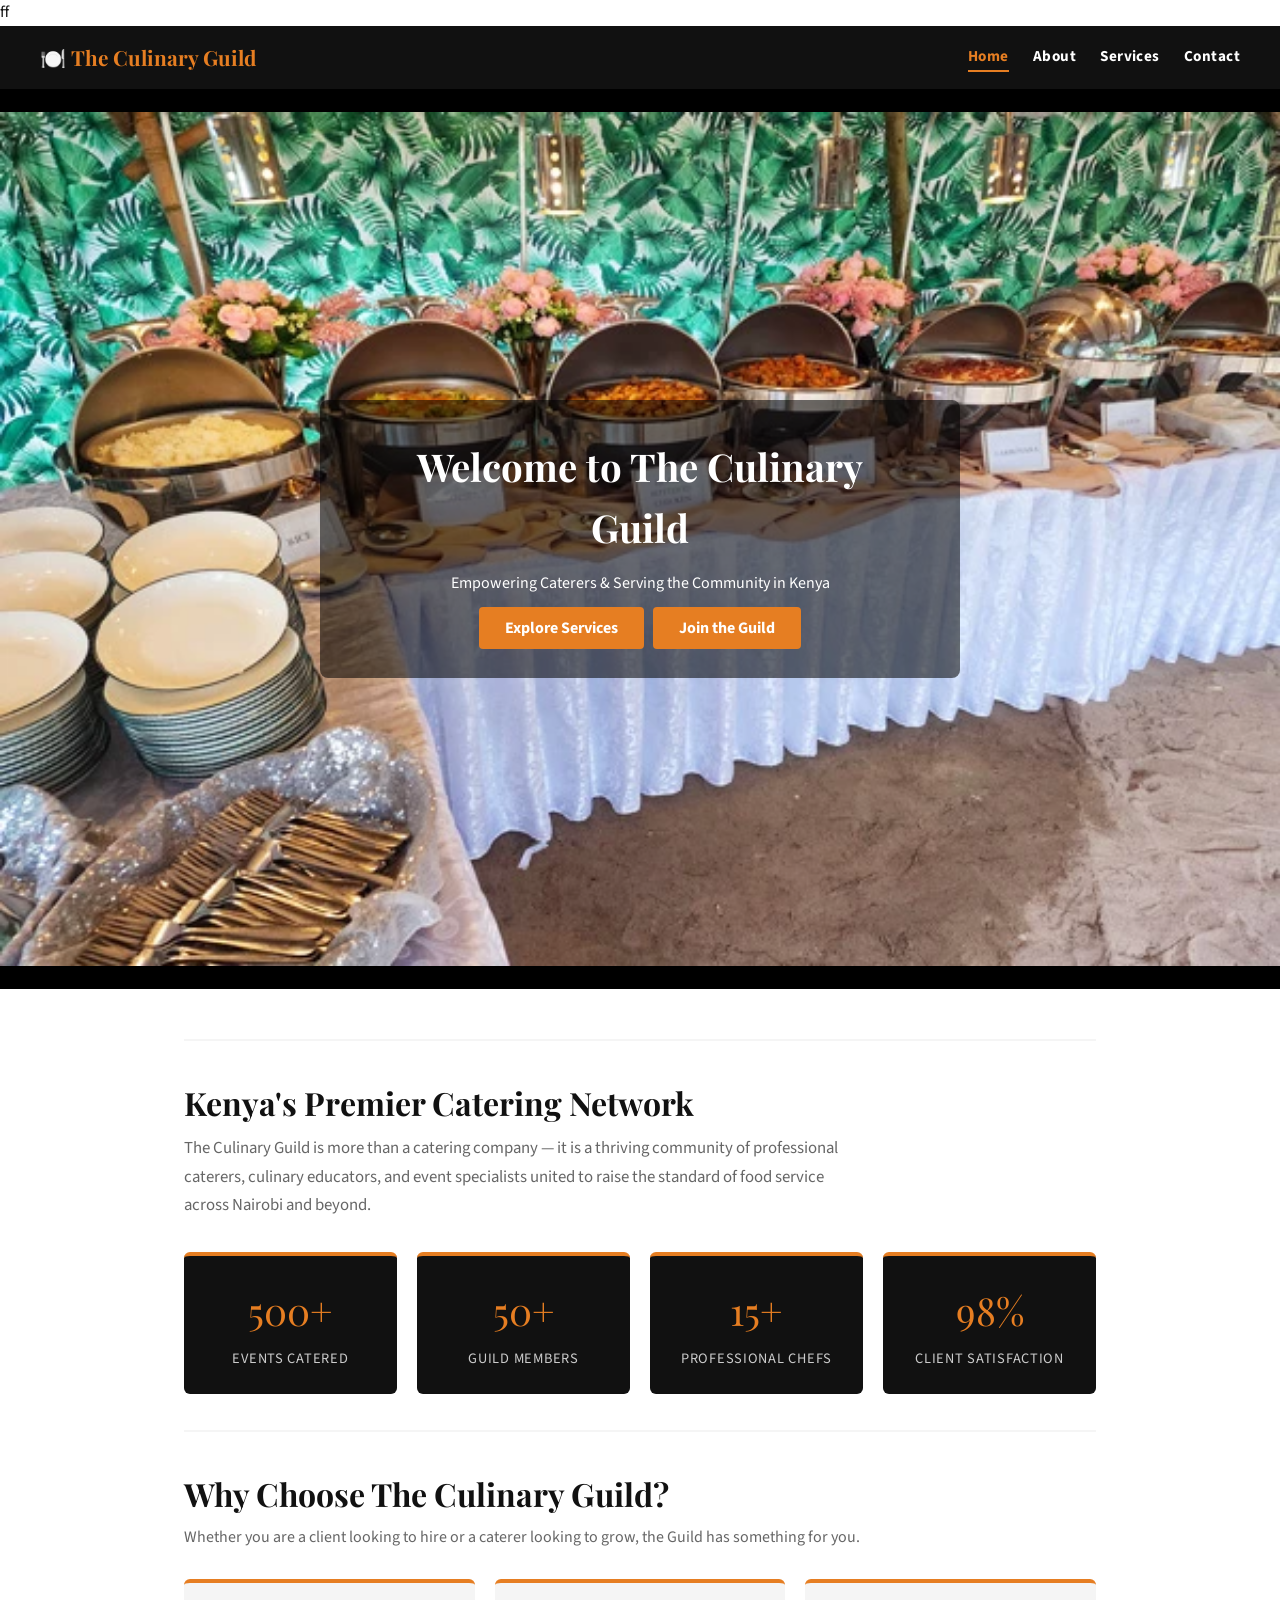
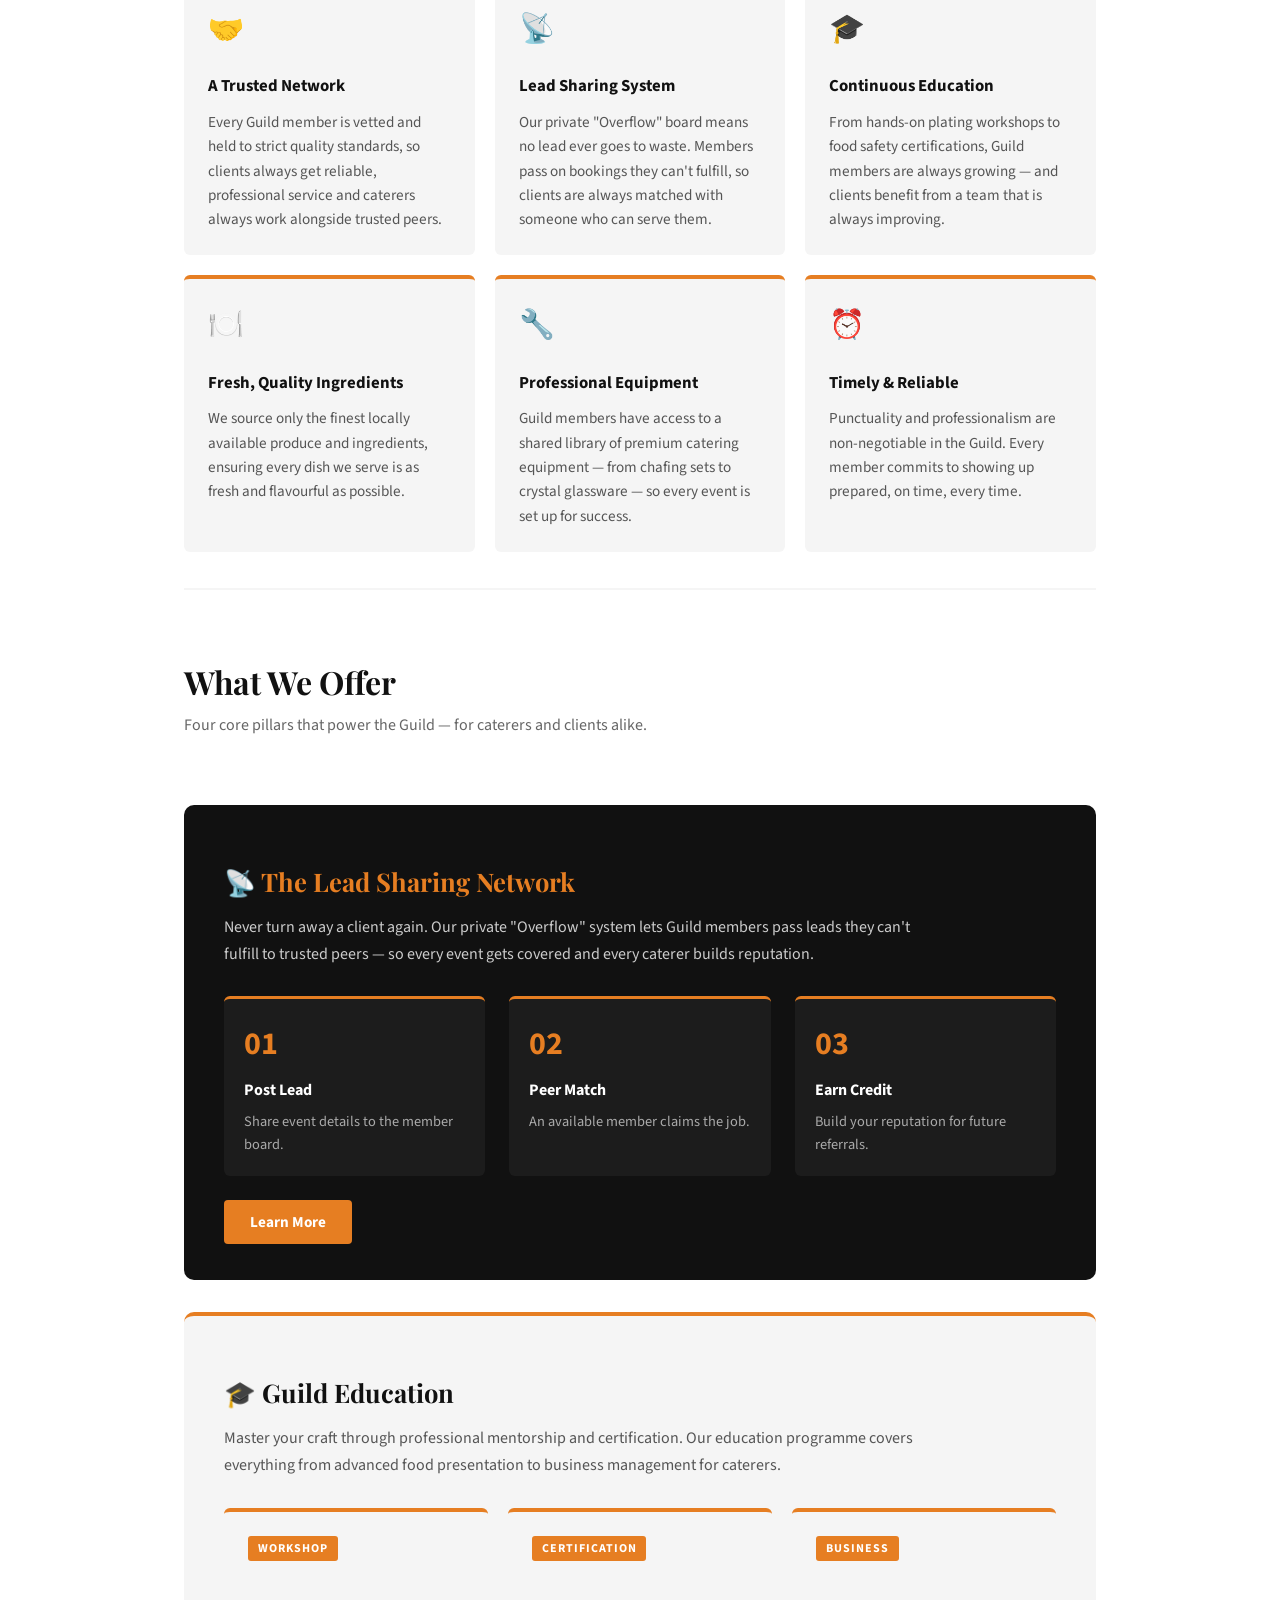
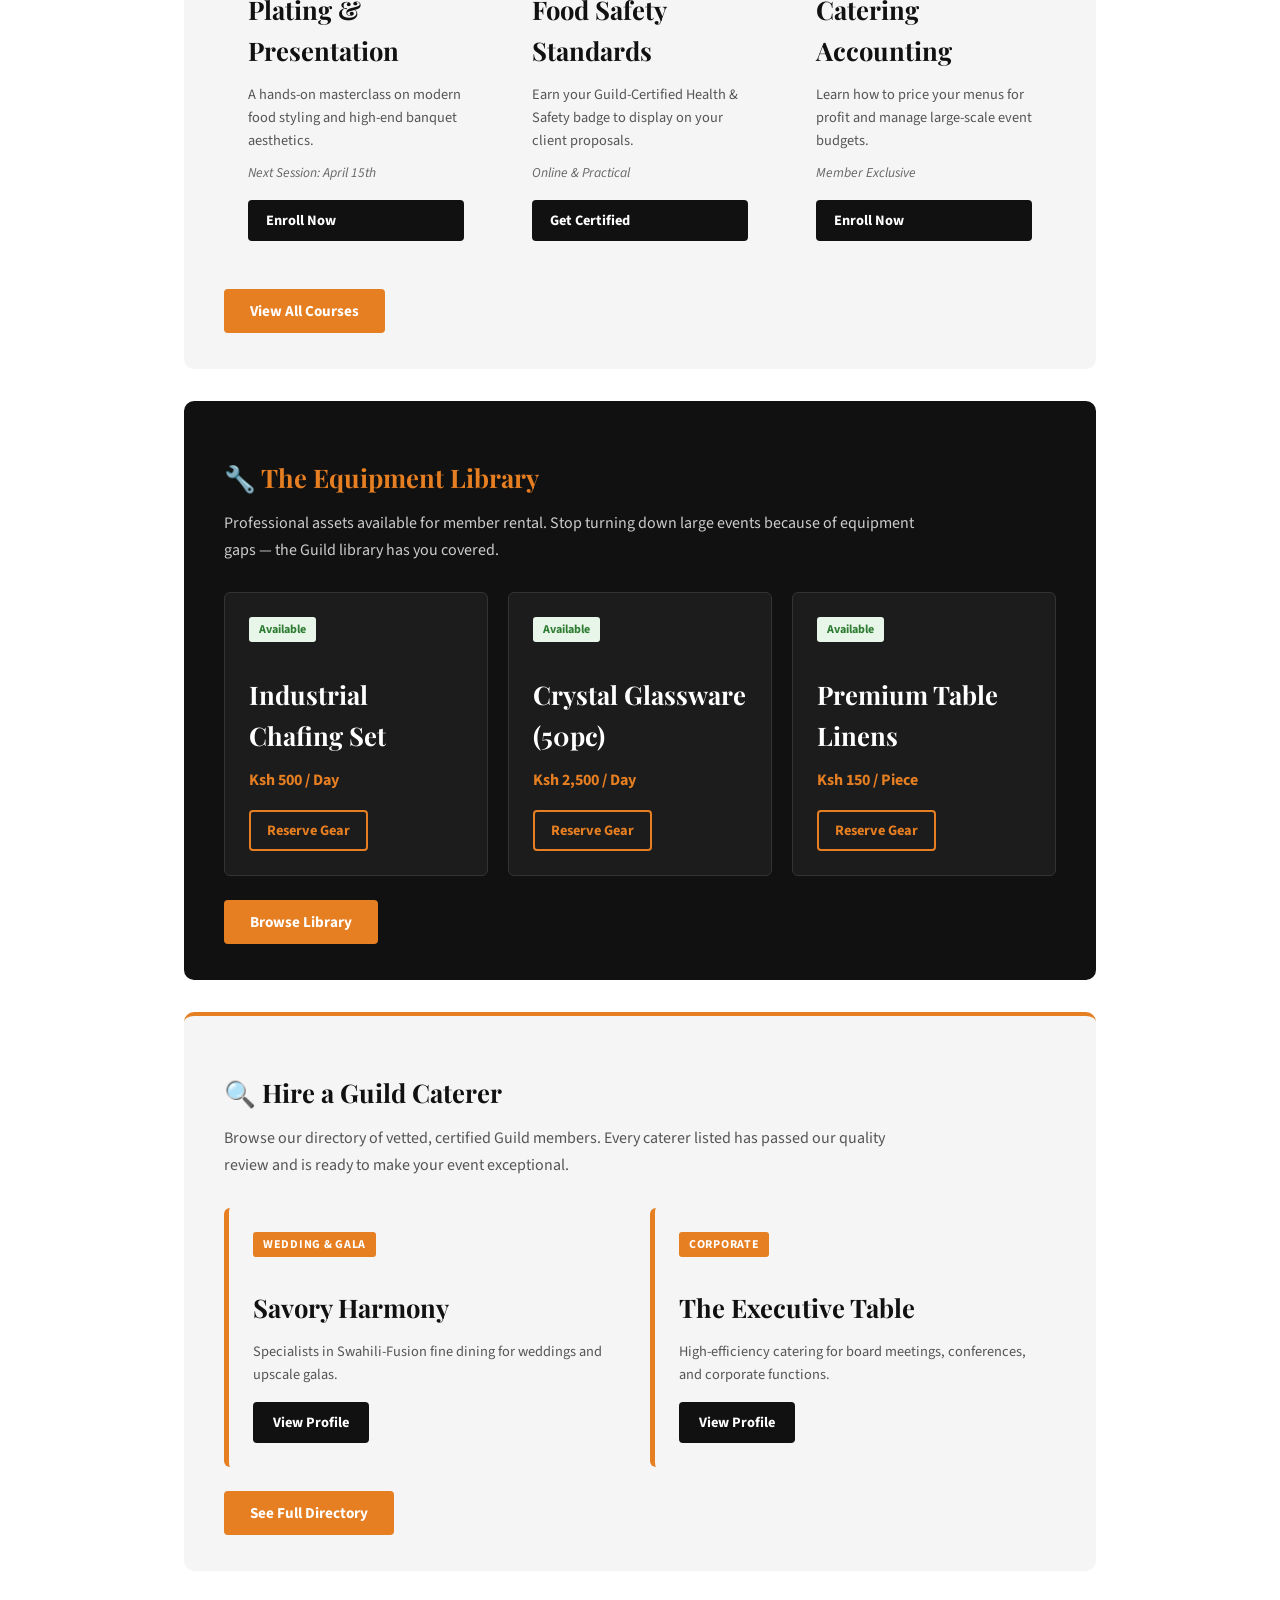
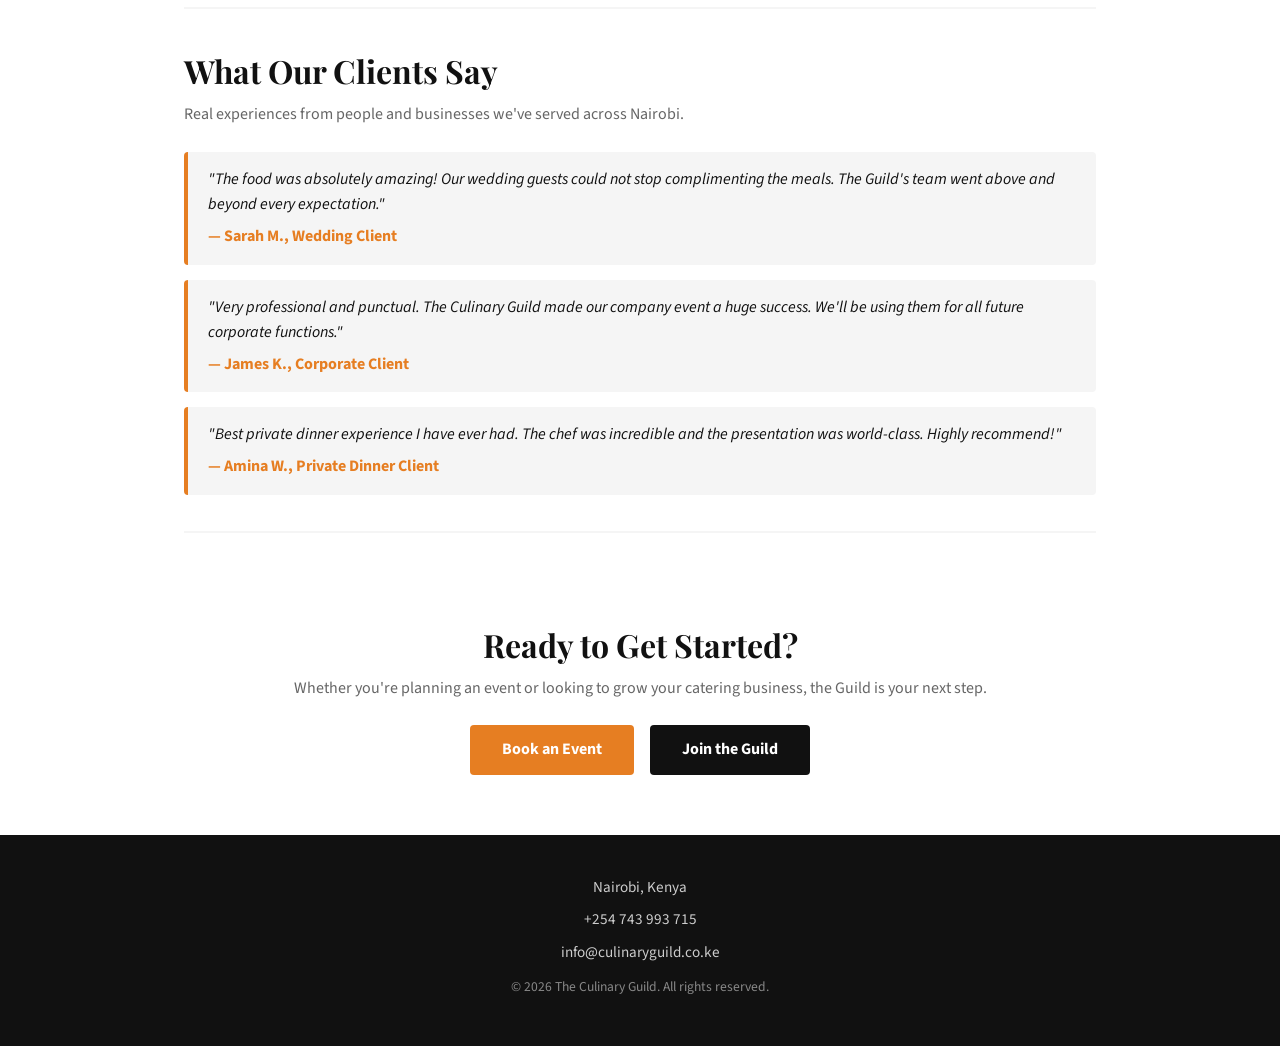
==== index.html @ f39a437c "Rename to lowercase index.html" ====
ff<!DOCTYPE html>
<html lang="en">
<head>
    <meta charset="UTF-8">
    <meta name="viewport" content="width=device-width, initial-scale=1.0">
    <title>The Culinary Guild</title>
    <link rel="stylesheet" href="style.css">
    <link href="https://fonts.googleapis.com/css2?family=Playfair+Display:wght@700&family=Source+Sans+Pro:wght@400;700&display=swap" rel="stylesheet">
</head>
<body>

    <!-- NAVBAR -->
    <nav class="navbar">
        <h2 class="logo">🍽️ The Culinary Guild</h2>
        <ul class="nav-links">
            <li><a href="Index.html" class="active">Home</a></li>
            <li><a href="about.html">About</a></li>
            <li><a href="services.html">Services</a></li>
            <li><a href="contact.html">Contact</a></li>
        </ul>
    </nav>

    <!-- HERO -->
    <header class="hero">
        <div class="slides">
            <div class="slide active">
                <img src="catering-service.webp" alt="Catering Service">
            </div>
            <div class="slide">
                <img src="1c682c1e2eb0b78a.jpeg" alt="Food Buffet">
            </div>
            <div class="slide">
                <img src="GES624-Catering-Professional-935x572.jpg" alt="Professional Catering">
            </div>
        </div>
        <div class="hero-text">
            <h1>Welcome to The Culinary Guild</h1>
            <p>Empowering Caterers &amp; Serving the Community in Kenya</p>
            <a href="services.html">Explore Services</a>
            &nbsp;
            <a href="contact.html">Join the Guild</a>
        </div>
    </header>

    <main>

        <hr>

        <!-- INTRO STATEMENT -->
        <section class="intro-section">
            <div class="section-header">
                <h2>Kenya's Premier Catering Network</h2>
                <p>The Culinary Guild is more than a catering company — it is a thriving community of professional caterers, culinary educators, and event specialists united to raise the standard of food service across Nairobi and beyond.</p>
            </div>
            <div class="stats-row">
                <div class="stat-box">
                    <span class="stat-num">500+</span>
                    <span class="stat-label">Events Catered</span>
                </div>
                <div class="stat-box">
                    <span class="stat-num">50+</span>
                    <span class="stat-label">Guild Members</span>
                </div>
                <div class="stat-box">
                    <span class="stat-num">15+</span>
                    <span class="stat-label">Professional Chefs</span>
                </div>
                <div class="stat-box">
                    <span class="stat-num">98%</span>
                    <span class="stat-label">Client Satisfaction</span>
                </div>
            </div>
        </section>

        <hr>

        <!-- WHY CHOOSE US — matching services page values -->
        <section class="why-section">
            <div class="section-header">
                <h2>Why Choose The Culinary Guild?</h2>
                <p>Whether you are a client looking to hire or a caterer looking to grow, the Guild has something for you.</p>
            </div>

            <div class="why-grid">
                <div class="why-card">
                    <span class="why-icon">🤝</span>
                    <h3>A Trusted Network</h3>
                    <p>Every Guild member is vetted and held to strict quality standards, so clients always get reliable, professional service and caterers always work alongside trusted peers.</p>
                </div>
                <div class="why-card">
                    <span class="why-icon">📡</span>
                    <h3>Lead Sharing System</h3>
                    <p>Our private "Overflow" board means no lead ever goes to waste. Members pass on bookings they can't fulfill, so clients are always matched with someone who can serve them.</p>
                </div>
                <div class="why-card">
                    <span class="why-icon">🎓</span>
                    <h3>Continuous Education</h3>
                    <p>From hands-on plating workshops to food safety certifications, Guild members are always growing — and clients benefit from a team that is always improving.</p>
                </div>
                <div class="why-card">
                    <span class="why-icon">🍽️</span>
                    <h3>Fresh, Quality Ingredients</h3>
                    <p>We source only the finest locally available produce and ingredients, ensuring every dish we serve is as fresh and flavourful as possible.</p>
                </div>
                <div class="why-card">
                    <span class="why-icon">🔧</span>
                    <h3>Professional Equipment</h3>
                    <p>Guild members have access to a shared library of premium catering equipment — from chafing sets to crystal glassware — so every event is set up for success.</p>
                </div>
                <div class="why-card">
                    <span class="why-icon">⏰</span>
                    <h3>Timely &amp; Reliable</h3>
                    <p>Punctuality and professionalism are non-negotiable in the Guild. Every member commits to showing up prepared, on time, every time.</p>
                </div>
            </div>
        </section>

        <hr>

        <!-- WHAT WE OFFER — matching services page exactly -->
        <section class="offer-section">
            <div class="section-header">
                <h2>What We Offer</h2>
                <p>Four core pillars that power the Guild — for caterers and clients alike.</p>
            </div>

            <!-- Lead Sharing -->
            <div class="offer-block dark">
                <div class="offer-text">
                    <h3>📡 The Lead Sharing Network</h3>
                    <p>Never turn away a client again. Our private "Overflow" system lets Guild members pass leads they can't fulfill to trusted peers — so every event gets covered and every caterer builds reputation.</p>
                    <div class="process-steps">
                        <div class="step">
                            <span class="step-num">01</span>
                            <h4>Post Lead</h4>
                            <p>Share event details to the member board.</p>
                        </div>
                        <div class="step">
                            <span class="step-num">02</span>
                            <h4>Peer Match</h4>
                            <p>An available member claims the job.</p>
                        </div>
                        <div class="step">
                            <span class="step-num">03</span>
                            <h4>Earn Credit</h4>
                            <p>Build your reputation for future referrals.</p>
                        </div>
                    </div>
                </div>
                <a href="services.html" class="offer-link">Learn More</a>
            </div>

            <!-- Guild Education -->
            <div class="offer-block light">
                <div class="offer-text">
                    <h3>🎓 Guild Education</h3>
                    <p>Master your craft through professional mentorship and certification. Our education programme covers everything from advanced food presentation to business management for caterers.</p>
                    <div class="education-grid home-edu-grid">
                        <div class="edu-card">
                            <div class="edu-content">
                                <span class="edu-category">Workshop</span>
                                <h3>Plating &amp; Presentation</h3>
                                <p>A hands-on masterclass on modern food styling and high-end banquet aesthetics.</p>
                                <span class="edu-date">Next Session: April 15th</span>
                            </div>
                            <a href="services.html" class="edu-link">Enroll Now</a>
                        </div>
                        <div class="edu-card">
                            <div class="edu-content">
                                <span class="edu-category">Certification</span>
                                <h3>Food Safety Standards</h3>
                                <p>Earn your Guild-Certified Health &amp; Safety badge to display on your client proposals.</p>
                                <span class="edu-date">Online &amp; Practical</span>
                            </div>
                            <a href="services.html" class="edu-link">Get Certified</a>
                        </div>
                        <div class="edu-card">
                            <div class="edu-content">
                                <span class="edu-category">Business</span>
                                <h3>Catering Accounting</h3>
                                <p>Learn how to price your menus for profit and manage large-scale event budgets.</p>
                                <span class="edu-date">Member Exclusive</span>
                            </div>
                            <a href="services.html" class="edu-link">Enroll Now</a>
                        </div>
                    </div>
                </div>
                <a href="services.html" class="offer-link">View All Courses</a>
            </div>

            <!-- Equipment Library -->
            <div class="offer-block dark">
                <div class="offer-text">
                    <h3>🔧 The Equipment Library</h3>
                    <p>Professional assets available for member rental. Stop turning down large events because of equipment gaps — the Guild library has you covered.</p>
                    <div class="inventory-grid">
                        <div class="item-card">
                            <span class="badge">Available</span>
                            <h3>Industrial Chafing Set</h3>
                            <span class="price">Ksh 500 / Day</span>
                            <a href="services.html" class="btn-outline">Reserve Gear</a>
                        </div>
                        <div class="item-card">
                            <span class="badge">Available</span>
                            <h3>Crystal Glassware (50pc)</h3>
                            <span class="price">Ksh 2,500 / Day</span>
                            <a href="services.html" class="btn-outline">Reserve Gear</a>
                        </div>
                        <div class="item-card">
                            <span class="badge">Available</span>
                            <h3>Premium Table Linens</h3>
                            <span class="price">Ksh 150 / Piece</span>
                            <a href="services.html" class="btn-outline">Reserve Gear</a>
                        </div>
                    </div>
                </div>
                <a href="services.html" class="offer-link">Browse Library</a>
            </div>

            <!-- Caterer Directory -->
            <div class="offer-block light">
                <div class="offer-text">
                    <h3>🔍 Hire a Guild Caterer</h3>
                    <p>Browse our directory of vetted, certified Guild members. Every caterer listed has passed our quality review and is ready to make your event exceptional.</p>
                    <div class="caterer-grid">
                        <article class="caterer-card">
                            <div class="card-info">
                                <span class="tag">Wedding &amp; Gala</span>
                                <h3>Savory Harmony</h3>
                                <p>Specialists in Swahili-Fusion fine dining for weddings and upscale galas.</p>
                                <a href="services.html" class="btn-solid">View Profile</a>
                            </div>
                        </article>
                        <article class="caterer-card">
                            <div class="card-info">
                                <span class="tag">Corporate</span>
                                <h3>The Executive Table</h3>
                                <p>High-efficiency catering for board meetings, conferences, and corporate functions.</p>
                                <a href="services.html" class="btn-solid">View Profile</a>
                            </div>
                        </article>
                    </div>
                </div>
                <a href="services.html" class="offer-link">See Full Directory</a>
            </div>
        </section>

        <hr>

        <!-- TESTIMONIALS -->
        <section>
            <div class="section-header">
                <h2>What Our Clients Say</h2>
                <p>Real experiences from people and businesses we've served across Nairobi.</p>
            </div>

            <blockquote>
                <p>"The food was absolutely amazing! Our wedding guests could not stop complimenting the meals. The Guild's team went above and beyond every expectation."</p>
                <footer>— Sarah M., Wedding Client</footer>
            </blockquote>

            <blockquote>
                <p>"Very professional and punctual. The Culinary Guild made our company event a huge success. We'll be using them for all future corporate functions."</p>
                <footer>— James K., Corporate Client</footer>
            </blockquote>

            <blockquote>
                <p>"Best private dinner experience I have ever had. The chef was incredible and the presentation was world-class. Highly recommend!"</p>
                <footer>— Amina W., Private Dinner Client</footer>
            </blockquote>
        </section>

        <hr>

        <!-- CALL TO ACTION -->
        <section class="cta-section">
            <div class="section-header">
                <h2>Ready to Get Started?</h2>
                <p>Whether you're planning an event or looking to grow your catering business, the Guild is your next step.</p>
            </div>
            <div class="cta-buttons">
                <a href="contact.html" class="cta-primary">Book an Event</a>
                <a href="services.html" class="cta-secondary">Join the Guild</a>
            </div>
        </section>

    </main>

    <!-- FOOTER -->
    <footer class="footer">
        <div class="footer-content">
            <p>Nairobi, Kenya</p>
            <p>+254 743 993 715</p>
            <p>info@culinaryguild.co.ke</p>
            <p>&copy; 2026 The Culinary Guild. All rights reserved.</p>
        </div>
    </footer>

    <script>
        const slides = document.querySelectorAll('.slide');
        let current = 0;

        function showSlide(index) {
            slides.forEach(slide => slide.classList.remove('active'));
            slides[index].classList.add('active');
        }

        function nextSlide() {
            current = (current + 1) % slides.length;
            showSlide(current);
        }

        setInterval(nextSlide, 3000);
    </script>

</body>
</html>
---- style.css ----
/* ── GLOBAL RESET ── */
* {
    margin: 0;
    padding: 0;
    box-sizing: border-box;
}

/* ── COLOURS ── */
:root {
    --white: #ffffff;
    --orange: #e67e22;
    --black: #111111;
    --light-gray: #f5f5f5;
    --dark-orange: #ca6f1e;
    --mid-gray: #666666;
}

/* ── BODY ── */
body {
    font-family: 'Source Sans Pro', Arial, sans-serif;
    background-color: var(--white);
    color: var(--black);
    line-height: 1.6;
}

/* ── NAVBAR ── */
.navbar {
    background-color: var(--black);
    padding: 15px 40px;
    display: flex;
    align-items: center;
    justify-content: space-between;
    position: sticky;
    top: 0;
    z-index: 100;
}

.logo {
    color: var(--orange);
    font-family: 'Playfair Display', Georgia, serif;
    font-size: 1.3rem;
}

.nav-links {
    list-style: none;
    display: flex;
    gap: 24px;
}

.nav-links li a {
    color: var(--white);
    text-decoration: none;
    font-size: 0.95rem;
    font-weight: 700;
    letter-spacing: 0.03em;
    padding-bottom: 3px;
    transition: color 0.2s;
}

.nav-links li a:hover {
    color: var(--orange);
}

.nav-links li a.active {
    color: var(--orange);
    border-bottom: 2px solid var(--orange);
}

/* ── HERO ── */
.hero {
    position: relative;
    width: 100%;
    height: 100vh;
    overflow: hidden;
    background-color: #000;
}

.slides {
    width: 100%;
    height: 100%;
}

.slide {
    display: none;
    width: 100%;
    height: 100%;
    opacity: 0;
    transition: opacity 0.8s ease-in-out;
}

.slide.active {
    display: block;
    opacity: 1;
}

.slide img {
    width: 100%;
    height: 100vh;
    object-fit: contain;
}

.hero-text {
    position: absolute;
    top: 50%;
    left: 50%;
    transform: translate(-50%, -50%);
    text-align: center;
    color: var(--white);
    background-color: rgba(0, 0, 0, 0.55);
    padding: 36px 48px;
    border-radius: 8px;
}

.hero-text h1 {
    font-family: 'Playfair Display', Georgia, serif;
    font-size: 2.4rem;
    color: var(--white);
    margin-bottom: 12px;
}

.hero-text p {
    font-size: 1rem;
    color: var(--white);
    margin-bottom: 20px;
}

.hero-text a {
    background-color: var(--orange);
    color: var(--white);
    padding: 10px 26px;
    text-decoration: none;
    border-radius: 4px;
    font-weight: 700;
    transition: background-color 0.2s;
}

.hero-text a:hover {
    background-color: var(--dark-orange);
}

/* ── MAIN ── */
main {
    max-width: 960px;
    margin: 50px auto;
    padding: 0 24px;
}

/* ── SECTION HEADER ── */
.section-header {
    margin-bottom: 24px;
}

.section-header h1,
.section-header h2 {
    font-family: 'Playfair Display', Georgia, serif;
    font-size: 2rem;
    color: var(--black);
    margin-bottom: 6px;
}

.section-header p {
    font-size: 1rem;
    color: var(--mid-gray);
}

main h2 {
    font-family: 'Playfair Display', Georgia, serif;
    font-size: 1.7rem;
    color: var(--orange);
    margin: 30px 0 10px;
}

main h3 {
    font-size: 1.1rem;
    color: var(--black);
    margin: 20px 0 6px;
}

main p {
    font-size: 1rem;
    color: var(--black);
    margin-bottom: 10px;
}

main ul {
    padding-left: 20px;
    margin-bottom: 10px;
}

main ul li {
    margin-bottom: 8px;
    font-size: 1rem;
}

/* ── LINKS / BUTTONS ── */
main > a,
main .section-header + a {
    display: inline-block;
    background-color: var(--orange);
    color: var(--white);
    padding: 10px 26px;
    text-decoration: none;
    border-radius: 4px;
    font-weight: 700;
    margin-top: 10px;
    transition: background-color 0.2s;
}

main > a:hover,
main .section-header + a:hover {
    background-color: var(--dark-orange);
}

/* ── CARDS ── */
.cards {
    display: grid;
    grid-template-columns: repeat(2, 1fr);
    gap: 20px;
    margin-top: 20px;
}

.card {
    background-color: var(--light-gray);
    border-top: 4px solid var(--orange);
    border-radius: 6px;
    padding: 24px;
}

.card h3 {
    font-size: 1.1rem;
    margin-bottom: 10px;
    color: var(--black);
}

.card p {
    font-size: 0.95rem;
    color: #444;
    margin-bottom: 16px;
}

.card a {
    background-color: var(--orange);
    color: var(--white);
    padding: 8px 18px;
    border-radius: 4px;
    text-decoration: none;
    font-size: 0.9rem;
    font-weight: 700;
    display: inline-block;
    transition: background-color 0.2s;
}

.card a:hover {
    background-color: var(--dark-orange);
}

/* ── BLOCKQUOTE ── */
blockquote {
    background-color: var(--light-gray);
    border-left: 4px solid var(--orange);
    padding: 15px 20px;
    margin: 15px 0;
    border-radius: 4px;
}

blockquote p {
    font-style: italic;
    margin-bottom: 6px;
}

blockquote footer {
    font-weight: bold;
    color: var(--orange);
    background: none;
    padding: 0;
}

/* ── HR ── */
hr {
    border: none;
    border-top: 2px solid var(--light-gray);
    margin: 36px 0;
}

/* ── FOOTER ── */
.footer {
    background-color: var(--black);
    color: var(--white);
    text-align: center;
    padding: 40px 24px;
}

.footer-content p {
    margin-bottom: 8px;
    font-size: 0.95rem;
    color: #cccccc;
}

.footer-content p:last-child {
    margin-top: 12px;
    font-size: 0.85rem;
    color: #888888;
}

/* ══════════════════════════════════════════
   SERVICES PAGE COMPONENTS
══════════════════════════════════════════ */

.services-page {
    max-width: 960px;
    margin: 50px auto;
    padding: 0 24px;
}

/* Section header inside services page */
.services-page .section-header h2 {
    font-family: 'Playfair Display', Georgia, serif;
    font-size: 1.8rem;
    color: var(--black);
    margin-bottom: 6px;
}

/* ── PAGE HEADER ── */
.services-page > header.section-header {
    text-align: center;
    margin-bottom: 48px;
}

.services-page > header.section-header h1 {
    font-size: 2.4rem;
}

/* ── LEAD SHARING ── */
.lead-sharing-container {
    background-color: var(--black);
    border-radius: 10px;
    padding: 40px;
    margin-bottom: 48px;
}

.lead-sharing-container .content-box h2 {
    font-family: 'Playfair Display', Georgia, serif;
    font-size: 1.8rem;
    color: var(--orange);
    margin-bottom: 12px;
}

.lead-sharing-container .content-box p {
    color: #cccccc;
    margin-bottom: 28px;
    font-size: 1rem;
}

.process-steps {
    display: grid;
    grid-template-columns: repeat(3, 1fr);
    gap: 24px;
}

.step {
    background-color: #1c1c1c;
    border-top: 3px solid var(--orange);
    border-radius: 6px;
    padding: 20px;
}

.step-num {
    display: block;
    font-size: 2rem;
    font-weight: 700;
    color: var(--orange);
    margin-bottom: 8px;
}

.step h4 {
    font-size: 1rem;
    color: var(--white);
    margin-bottom: 6px;
}

.step p {
    font-size: 0.9rem;
    color: #aaaaaa;
    margin: 0;
}

/* ── EDUCATION ── */
.education-section {
    margin-bottom: 48px;
}

.education-grid {
    display: grid;
    grid-template-columns: repeat(3, 1fr);
    gap: 20px;
    margin-top: 24px;
}

.edu-card {
    background-color: var(--light-gray);
    border-top: 4px solid var(--orange);
    border-radius: 6px;
    padding: 24px;
    display: flex;
    flex-direction: column;
    justify-content: space-between;
    gap: 16px;
}

.edu-category {
    display: inline-block;
    background-color: var(--orange);
    color: var(--white);
    font-size: 0.75rem;
    font-weight: 700;
    letter-spacing: 0.08em;
    text-transform: uppercase;
    padding: 3px 10px;
    border-radius: 3px;
    margin-bottom: 8px;
}

.edu-content h3 {
    font-size: 1.1rem;
    color: var(--black);
    margin-bottom: 8px;
}

.edu-content p {
    font-size: 0.9rem;
    color: #555;
    margin-bottom: 10px;
}

.edu-date {
    display: block;
    font-size: 0.85rem;
    color: var(--mid-gray);
    font-style: italic;
}

.edu-link {
    display: inline-block;
    background-color: var(--black);
    color: var(--white);
    padding: 9px 18px;
    border-radius: 4px;
    text-decoration: none;
    font-size: 0.9rem;
    font-weight: 700;
    transition: background-color 0.2s;
}

.edu-link:hover {
    background-color: var(--orange);
}

/* ── EQUIPMENT LIBRARY ── */
.library-section {
    margin-bottom: 48px;
}

.inventory-grid {
    display: grid;
    grid-template-columns: repeat(3, 1fr);
    gap: 20px;
    margin-top: 24px;
}

.item-card {
    background-color: var(--white);
    border: 1px solid #e0e0e0;
    border-radius: 6px;
    padding: 24px;
    position: relative;
}

.badge {
    display: inline-block;
    background-color: #e8f5e9;
    color: #2e7d32;
    font-size: 0.75rem;
    font-weight: 700;
    padding: 3px 10px;
    border-radius: 3px;
    margin-bottom: 12px;
}

.item-card h3 {
    font-size: 1rem;
    color: var(--black);
    margin-bottom: 8px;
}

.price {
    display: block;
    font-size: 1rem;
    font-weight: 700;
    color: var(--orange);
    margin-bottom: 16px;
}

.btn-outline {
    display: inline-block;
    border: 2px solid var(--orange);
    color: var(--orange);
    padding: 7px 16px;
    border-radius: 4px;
    text-decoration: none;
    font-size: 0.9rem;
    font-weight: 700;
    transition: background-color 0.2s, color 0.2s;
}

.btn-outline:hover {
    background-color: var(--orange);
    color: var(--white);
}

/* ── CATERER DIRECTORY ── */
.directory-section {
    margin-bottom: 48px;
}

.caterer-grid {
    display: grid;
    grid-template-columns: repeat(2, 1fr);
    gap: 20px;
    margin-top: 24px;
}

.caterer-card {
    background-color: var(--light-gray);
    border-left: 5px solid var(--orange);
    border-radius: 6px;
    padding: 24px;
}

.tag {
    display: inline-block;
    background-color: var(--orange);
    color: var(--white);
    font-size: 0.75rem;
    font-weight: 700;
    letter-spacing: 0.06em;
    text-transform: uppercase;
    padding: 3px 10px;
    border-radius: 3px;
    margin-bottom: 10px;
}

.card-info h3 {
    font-size: 1.15rem;
    color: var(--black);
    margin-bottom: 6px;
}

.card-info p {
    font-size: 0.9rem;
    color: #555;
    margin-bottom: 16px;
}

.btn-solid {
    display: inline-block;
    background-color: var(--black);
    color: var(--white);
    padding: 9px 20px;
    border-radius: 4px;
    text-decoration: none;
    font-size: 0.9rem;
    font-weight: 700;
    transition: background-color 0.2s;
}

.btn-solid:hover {
    background-color: var(--orange);
}

/* ══════════════════════════════════════════
   RESPONSIVE
══════════════════════════════════════════ */

@media (max-width: 600px) {
    .navbar {
        flex-direction: column;
        gap: 12px;
        text-align: center;
        padding: 16px 20px;
    }

    .nav-links {
        flex-direction: column;
        gap: 10px;
        align-items: center;
    }

    .hero {
        height: 100vh;
    }

    .slide img {
        height: 100vh;
    }

    .hero-text {
        padding: 20px 24px;
        width: 90%;
    }

    .hero-text h1 {
        font-size: 1.4rem;
    }

    .cards,
    .process-steps,
    .education-grid,
    .inventory-grid,
    .caterer-grid {
        grid-template-columns: 1fr;
    }

    .section-header h1,
    .section-header h2 {
        font-size: 1.5rem;
    }
}

/* ══════════════════════════════════════════
   HOME PAGE COMPONENTS
══════════════════════════════════════════ */

/* ── INTRO / STATS ── */
.intro-section {
    margin-bottom: 10px;
}

.intro-section .section-header p {
    max-width: 680px;
    font-size: 1.05rem;
    line-height: 1.7;
}

.stats-row {
    display: grid;
    grid-template-columns: repeat(4, 1fr);
    gap: 20px;
    margin-top: 32px;
}

.stat-box {
    background-color: var(--black);
    border-top: 4px solid var(--orange);
    border-radius: 6px;
    padding: 24px 16px;
    text-align: center;
}

.stat-num {
    display: block;
    font-family: 'Playfair Display', Georgia, serif;
    font-size: 2.4rem;
    color: var(--orange);
    margin-bottom: 6px;
}

.stat-label {
    display: block;
    font-size: 0.9rem;
    color: #cccccc;
    text-transform: uppercase;
    letter-spacing: 0.05em;
}

/* ── WHY SECTION ── */
.why-section {
    margin-bottom: 10px;
}

.why-grid {
    display: grid;
    grid-template-columns: repeat(3, 1fr);
    gap: 20px;
    margin-top: 28px;
}

.why-card {
    background-color: var(--light-gray);
    border-top: 4px solid var(--orange);
    border-radius: 6px;
    padding: 24px;
}

.why-icon {
    font-size: 1.8rem;
    display: block;
    margin-bottom: 12px;
}

.why-card h3 {
    font-size: 1.05rem;
    font-weight: 700;
    color: var(--black);
    margin-bottom: 10px;
}

.why-card p {
    font-size: 0.95rem;
    color: #555;
    line-height: 1.6;
    margin: 0;
}

/* ── OFFER BLOCKS ── */
.offer-section {
    display: flex;
    flex-direction: column;
    gap: 32px;
}

.offer-block {
    border-radius: 10px;
    padding: 36px 40px;
}

.offer-block.dark {
    background-color: var(--black);
}

.offer-block.dark .offer-text h3 {
    color: var(--orange);
}

.offer-block.dark .offer-text > p {
    color: #cccccc;
}

.offer-block.light {
    background-color: var(--light-gray);
    border-top: 4px solid var(--orange);
}

.offer-block.light .offer-text h3 {
    color: var(--black);
}

.offer-block.light .offer-text > p {
    color: #555;
}

.offer-text h3 {
    font-family: 'Playfair Display', Georgia, serif;
    font-size: 1.6rem;
    margin-bottom: 12px;
}

.offer-text > p {
    font-size: 1rem;
    margin-bottom: 28px;
    max-width: 700px;
    line-height: 1.7;
}

.offer-link {
    display: inline-block;
    margin-top: 24px;
    background-color: var(--orange);
    color: var(--white);
    padding: 10px 26px;
    border-radius: 4px;
    text-decoration: none;
    font-weight: 700;
    font-size: 0.95rem;
    transition: background-color 0.2s;
}

.offer-link:hover {
    background-color: var(--dark-orange);
}

/* Dark block overrides for nested light cards */
.offer-block.dark .item-card {
    background-color: #1c1c1c;
    border-color: #333;
}

.offer-block.dark .item-card h3 {
    color: var(--white);
}

/* Home page education grid — 3 columns inside offer block */
.home-edu-grid {
    grid-template-columns: repeat(3, 1fr);
}

/* ── CTA SECTION ── */
.cta-section {
    text-align: center;
    padding: 20px 0 10px;
}

.cta-buttons {
    display: flex;
    gap: 16px;
    justify-content: center;
    margin-top: 20px;
    flex-wrap: wrap;
}

.cta-primary {
    display: inline-block;
    background-color: var(--orange);
    color: var(--white);
    padding: 12px 32px;
    border-radius: 4px;
    text-decoration: none;
    font-weight: 700;
    font-size: 1rem;
    transition: background-color 0.2s;
}

.cta-primary:hover {
    background-color: var(--dark-orange);
}

.cta-secondary {
    display: inline-block;
    background-color: var(--black);
    color: var(--white);
    padding: 12px 32px;
    border-radius: 4px;
    text-decoration: none;
    font-weight: 700;
    font-size: 1rem;
    transition: background-color 0.2s;
}

.cta-secondary:hover {
    background-color: #333;
}

/* ── RESPONSIVE HOME ── */
@media (max-width: 768px) {
    .stats-row {
        grid-template-columns: repeat(2, 1fr);
    }

    .why-grid {
        grid-template-columns: repeat(2, 1fr);
    }

    .home-edu-grid {
        grid-template-columns: 1fr;
    }

    .offer-block {
        padding: 24px 20px;
    }
}

@media (max-width: 600px) {
    .stats-row,
    .why-grid {
        grid-template-columns: 1fr;
    }
}

/* ══════════════════════════════════════════
   CONTACT PAGE COMPONENTS
══════════════════════════════════════════ */

.contact-page {
    max-width: 960px;
    margin: 50px auto;
    padding: 0 24px;
}

.contact-hero {
    background-color: var(--black);
    color: var(--white);
    border-radius: 10px;
    padding: 40px;
    margin-bottom: 32px;
}

.contact-hero h1 {
    font-family: 'Playfair Display', Georgia, serif;
    color: var(--orange);
    font-size: 2.4rem;
    margin-bottom: 14px;
}

.contact-hero p {
    color: #dddddd;
    max-width: 760px;
    margin: 0;
    font-size: 1rem;
}

.contact-summary {
    display: grid;
    grid-template-columns: repeat(2, 1fr);
    gap: 24px;
}

.contact-card {
    background-color: var(--white);
    border: 1px solid #e6e6e6;
    border-top: 4px solid var(--orange);
    border-radius: 8px;
    padding: 28px;
}

.contact-card h2 {
    margin-top: 0;
    margin-bottom: 12px;
    color: var(--orange);
}

.contact-card p {
    margin-bottom: 10px;
    color: var(--black);
}

.contact-details p:last-child {
    margin-bottom: 0;
}

@media (max-width: 600px) {
    .contact-hero {
        padding: 28px 22px;
    }

    .contact-hero h1 {
        font-size: 1.8rem;
    }

    .contact-summary {
        grid-template-columns: 1fr;
    }
}
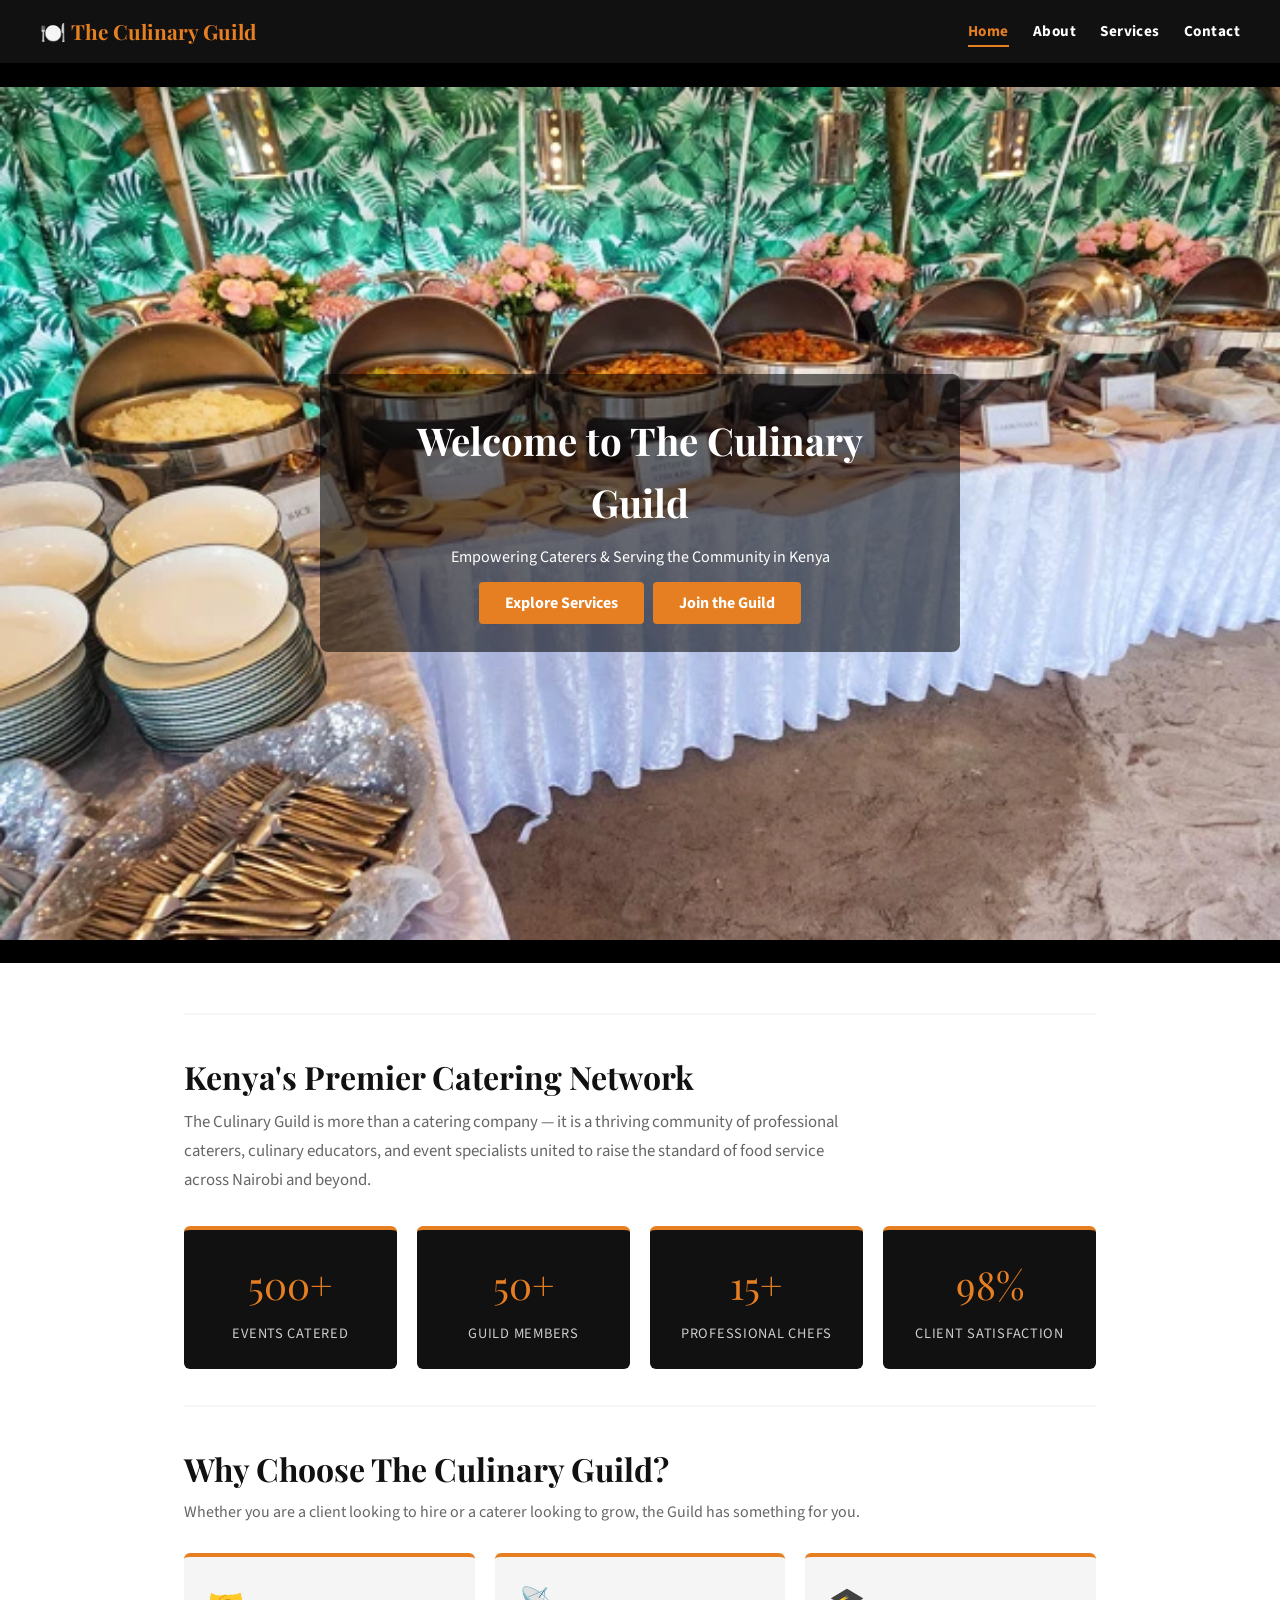
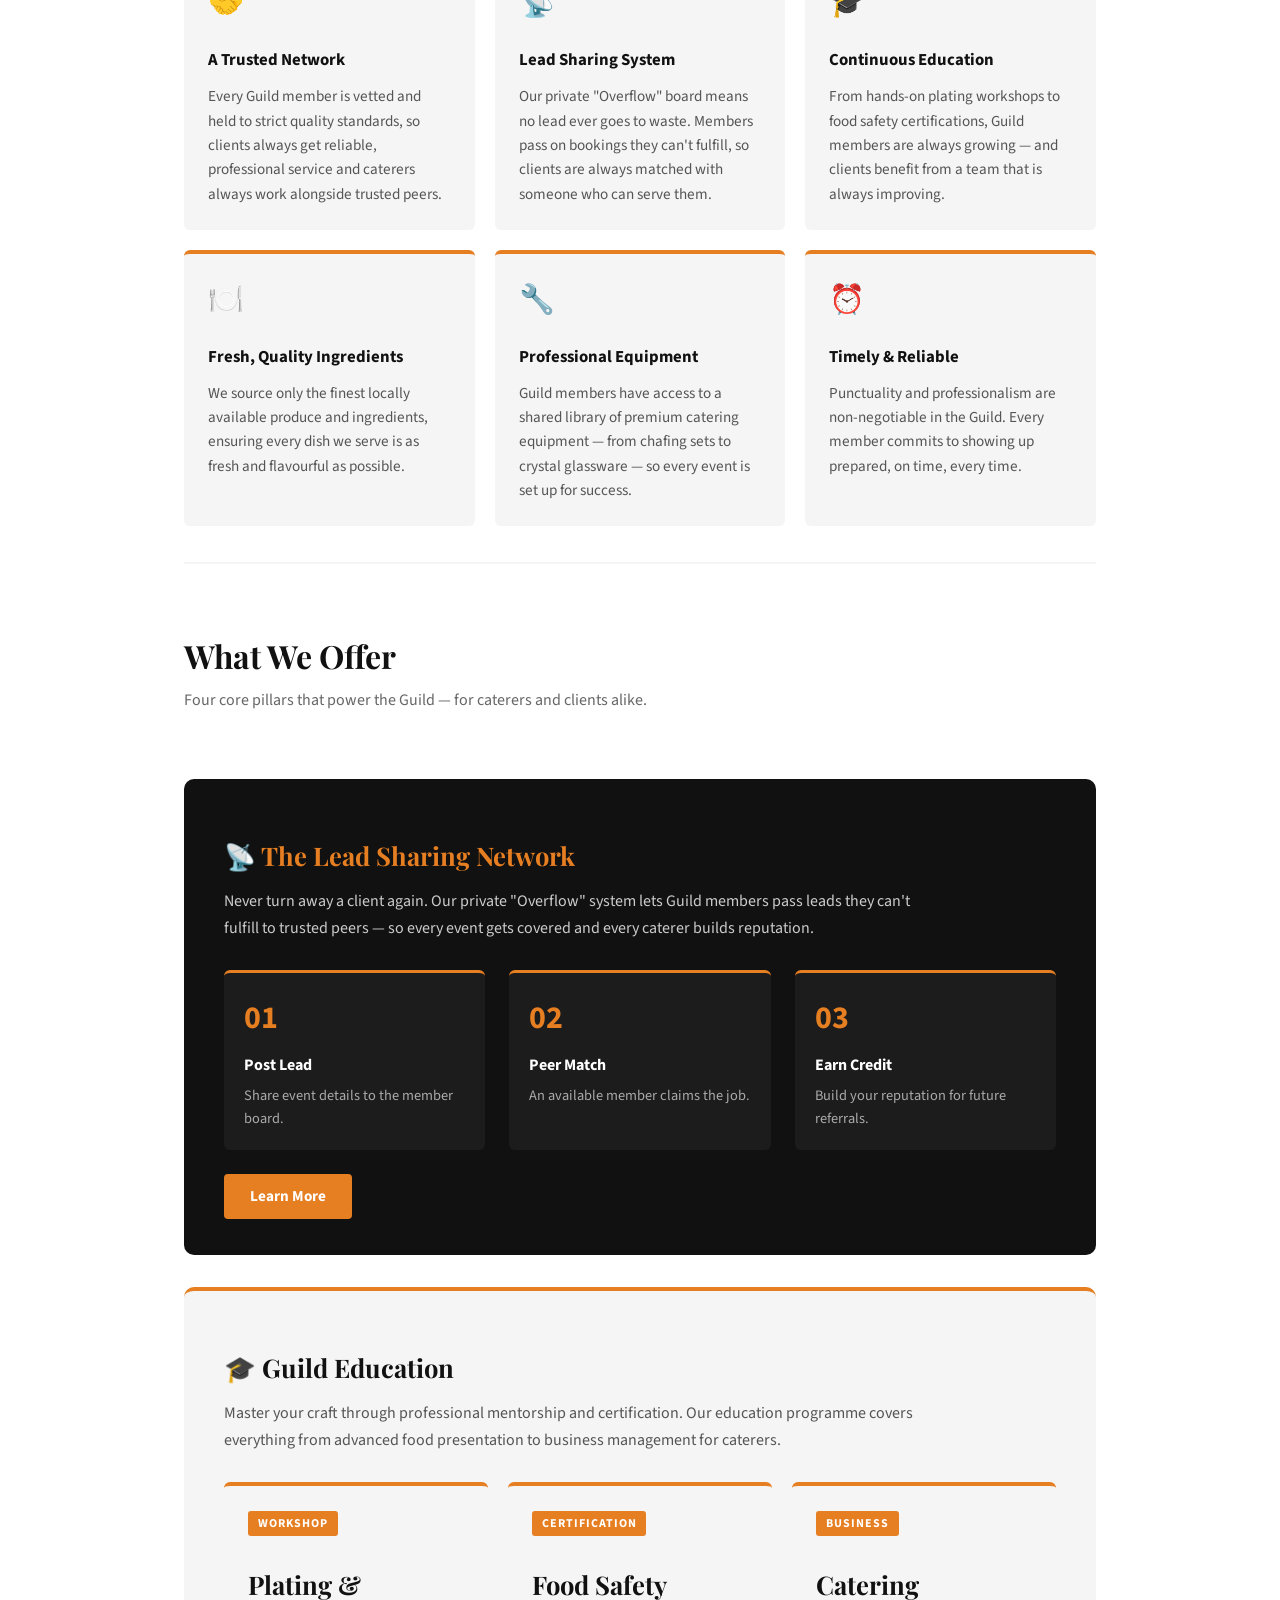
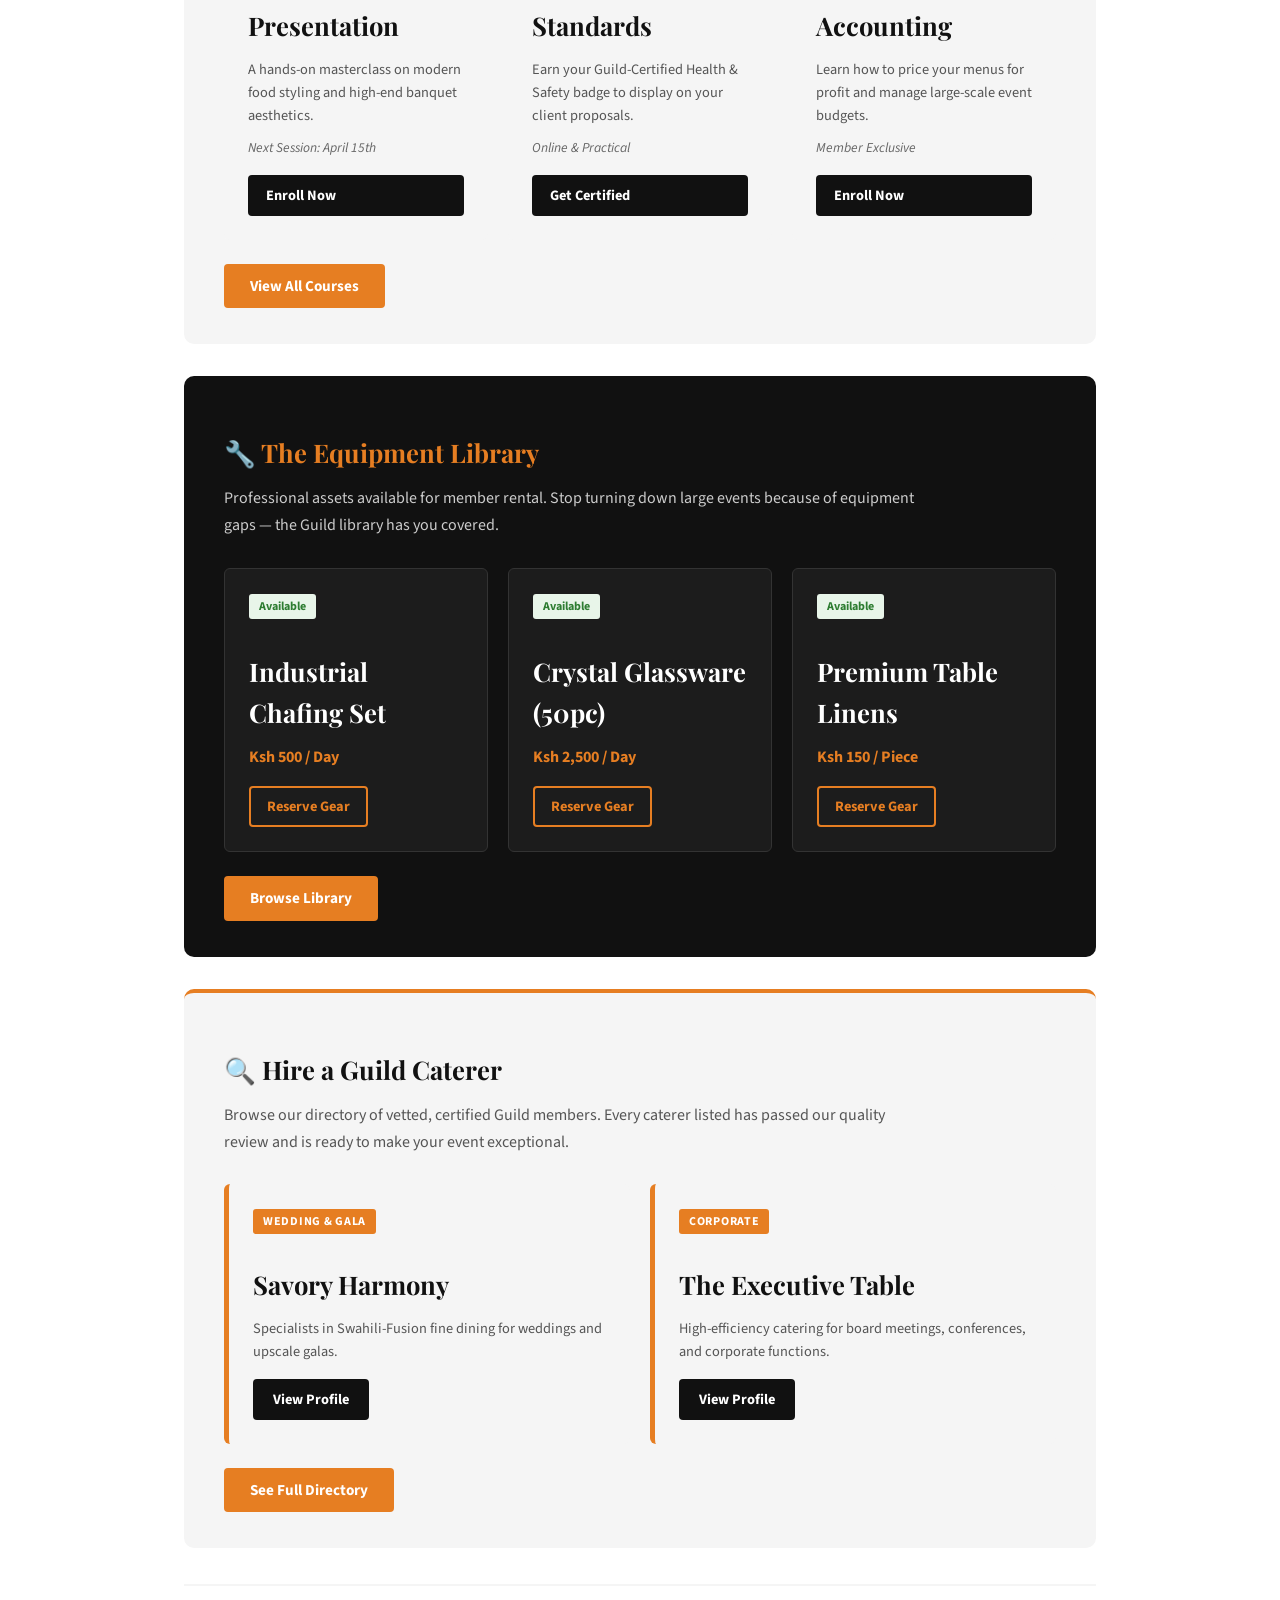
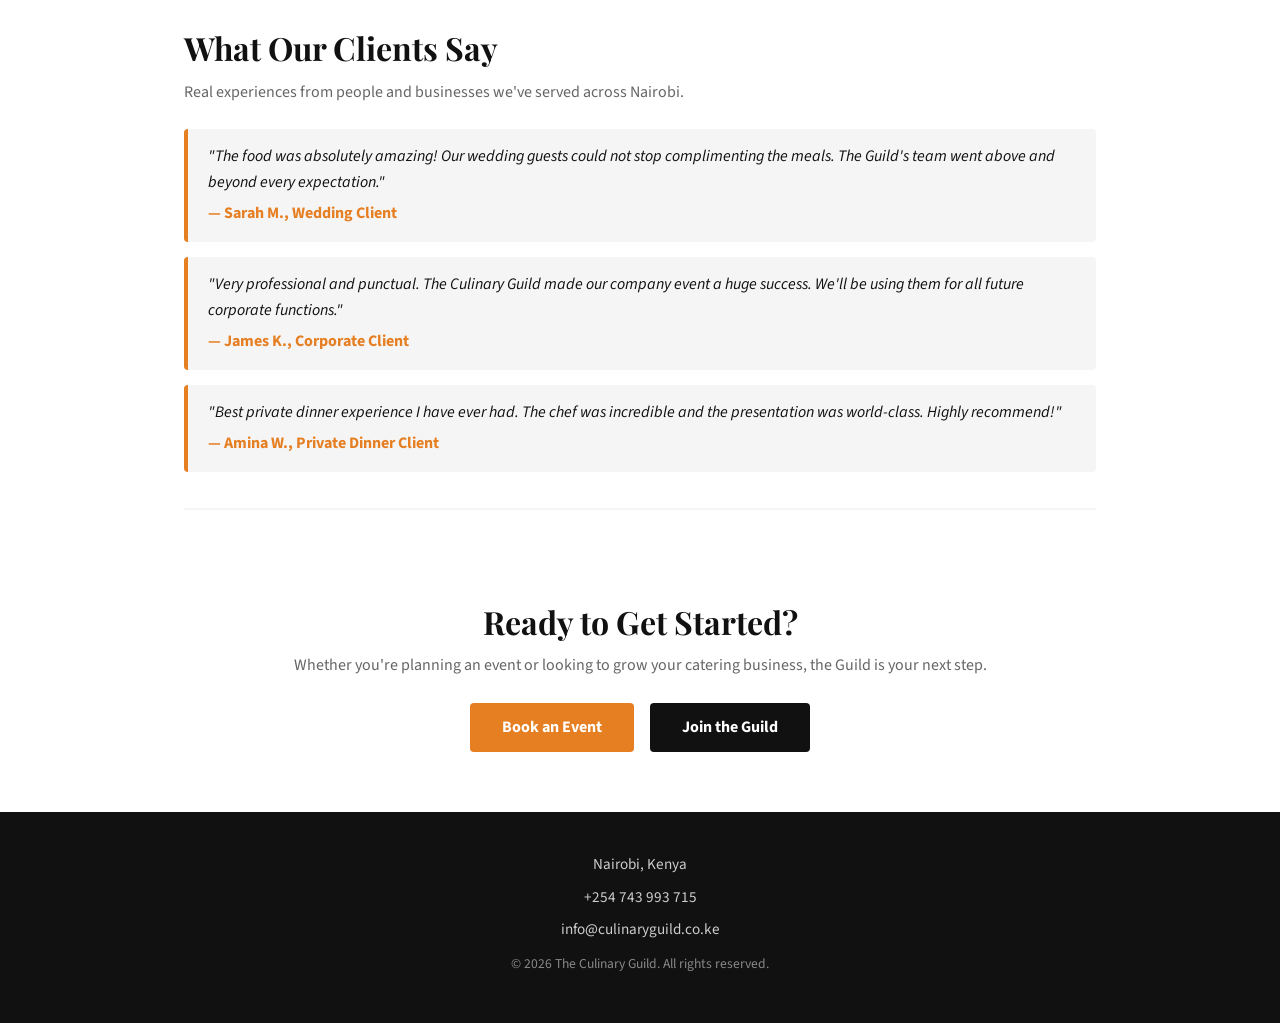
==== commit e0adbd8e: "routing in services" ====
--- a/index.html
+++ b/index.html
@@ -1,4 +1,4 @@
-ff<!DOCTYPE html>
+<!DOCTYPE html>
 <html lang="en">
 <head>
     <meta charset="UTF-8">
@@ -13,7 +13,7 @@
     <nav class="navbar">
         <h2 class="logo">🍽️ The Culinary Guild</h2>
         <ul class="nav-links">
-            <li><a href="Index.html" class="active">Home</a></li>
+            <li><a href="index.html" class="active">Home</a></li>
             <li><a href="about.html">About</a></li>
             <li><a href="services.html">Services</a></li>
             <li><a href="contact.html">Contact</a></li>
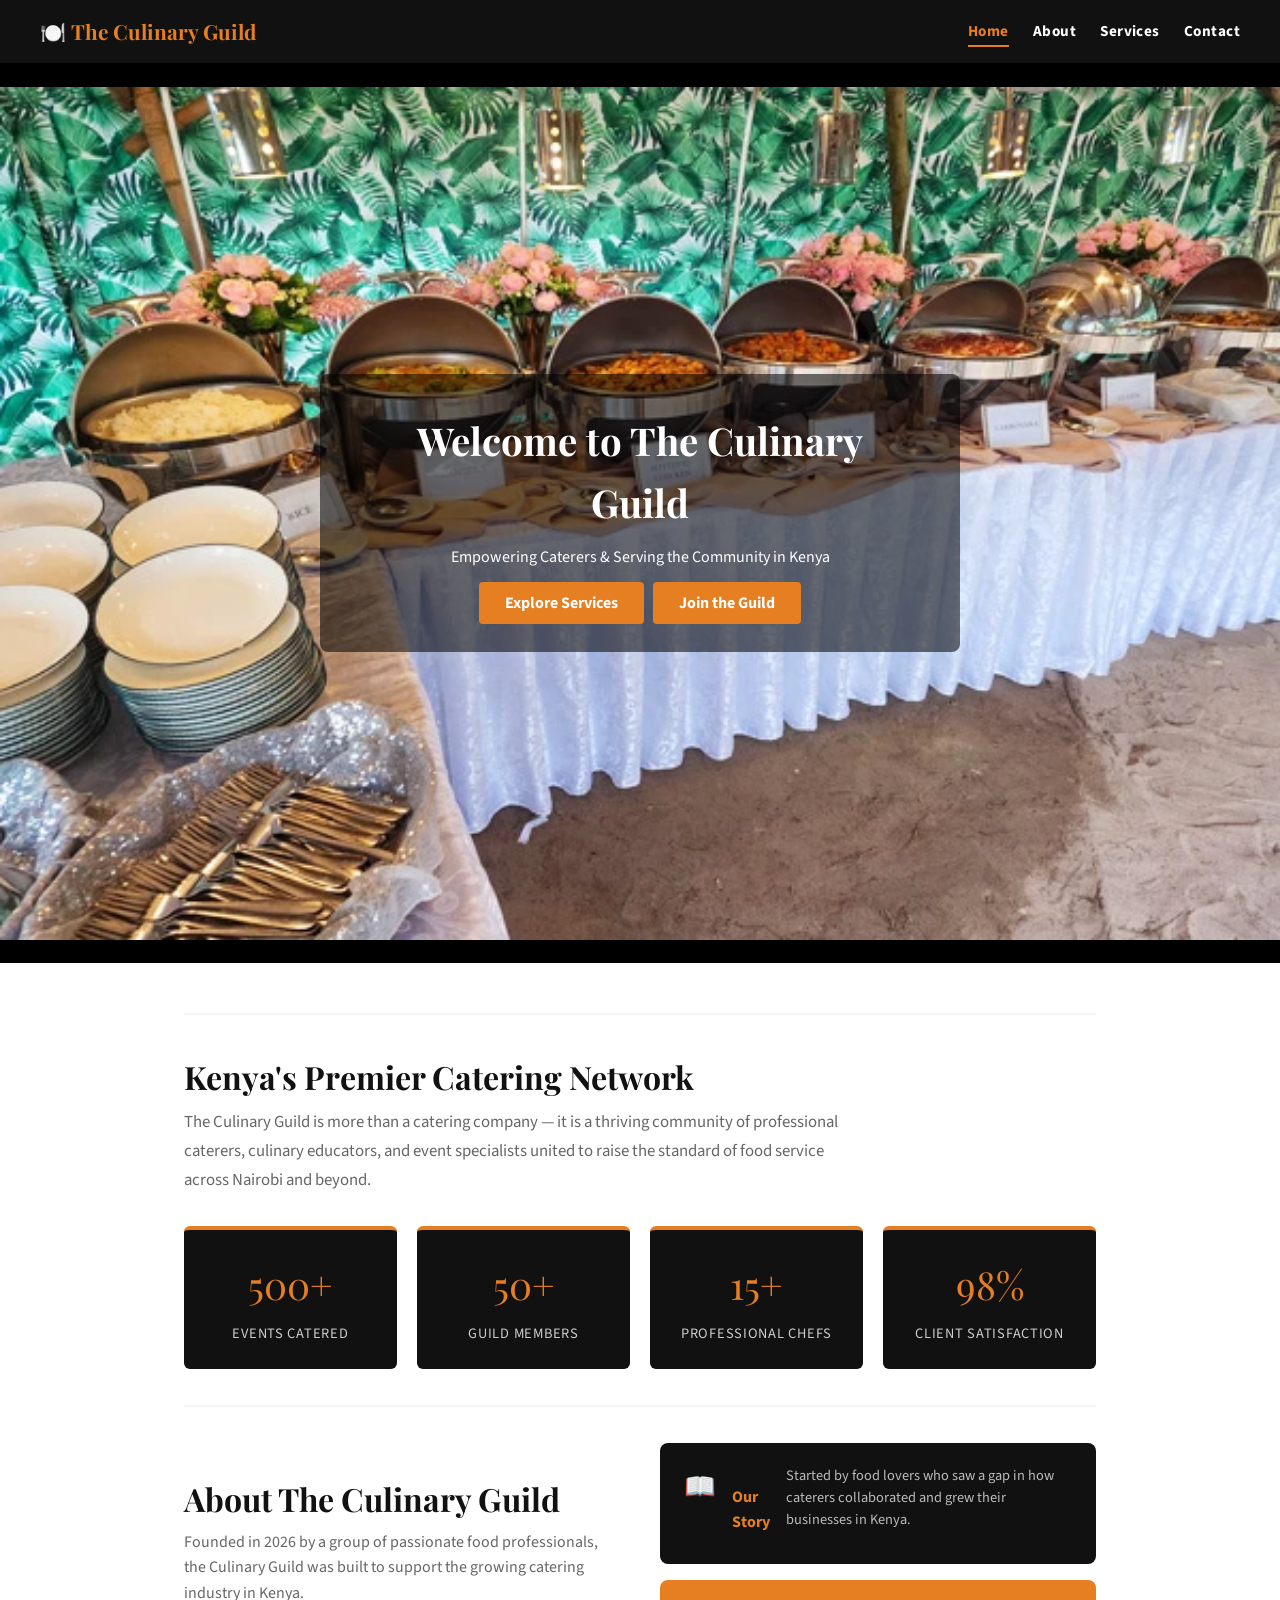
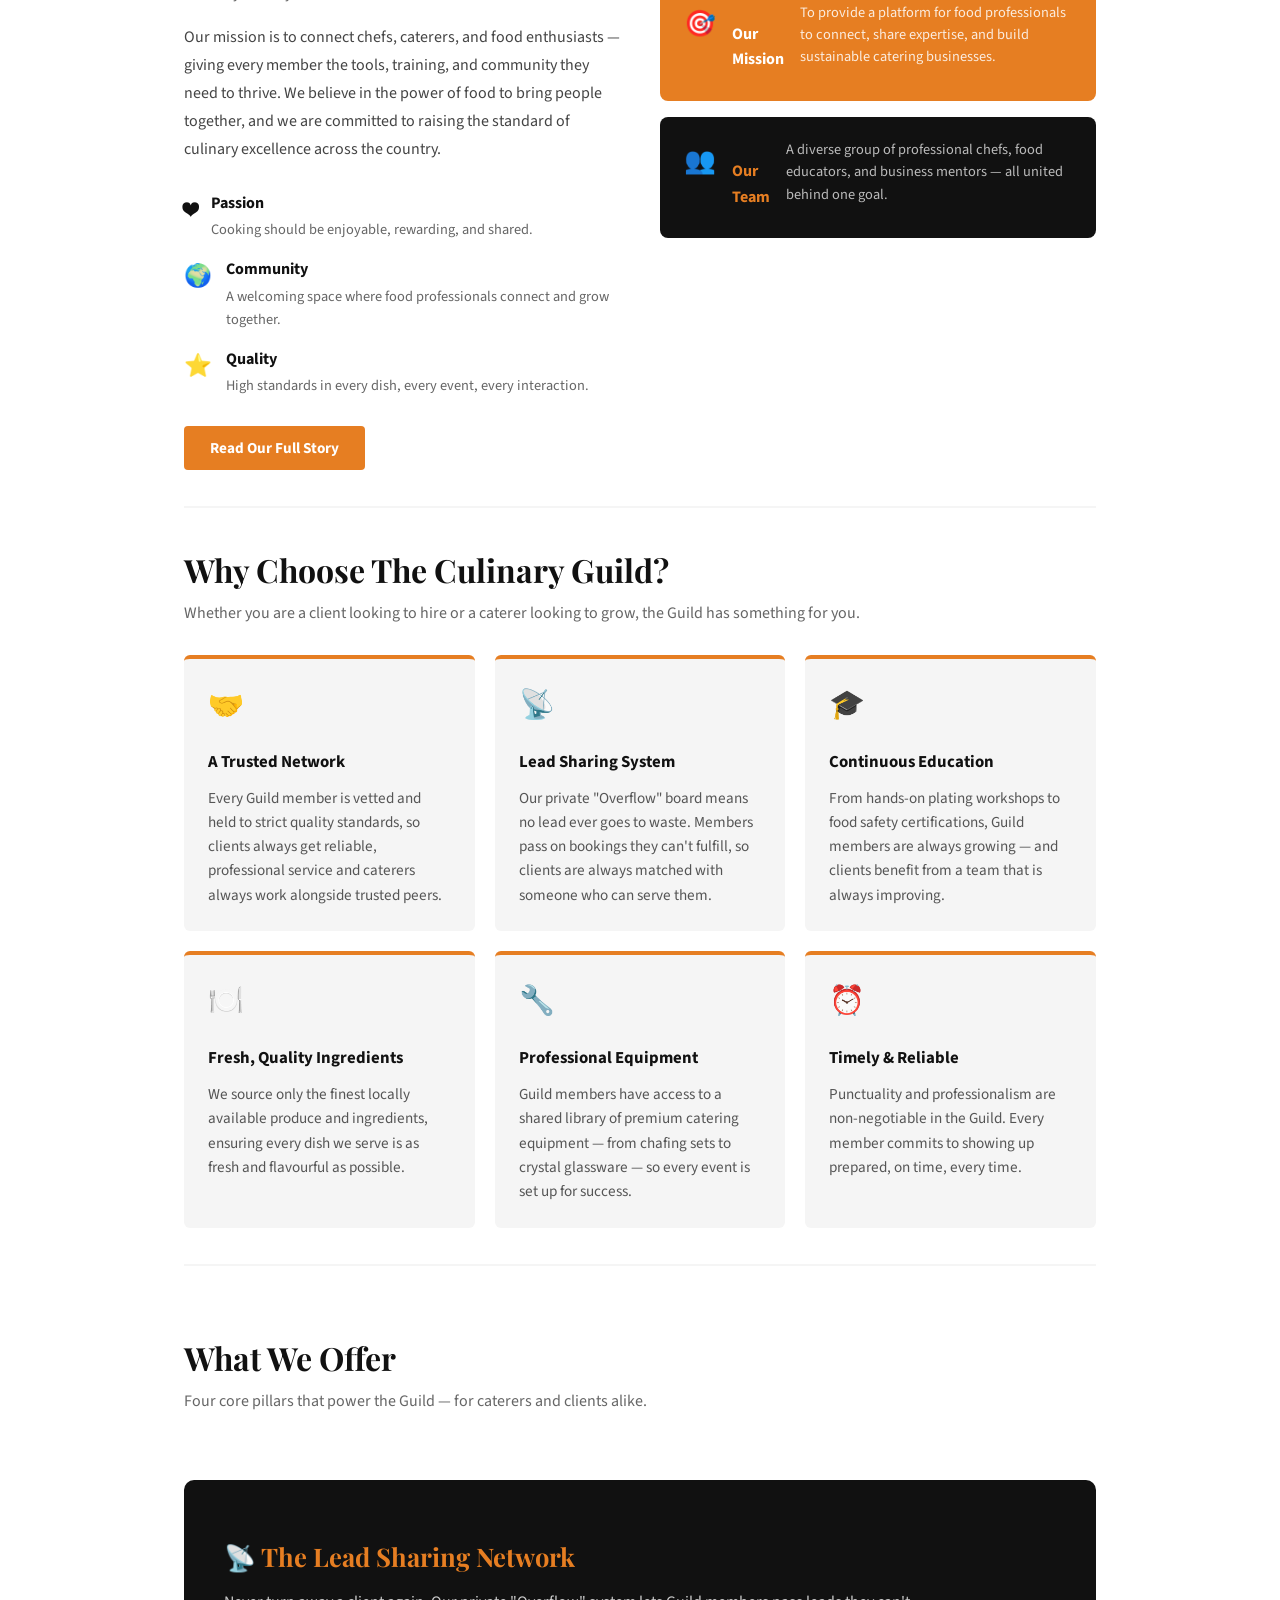
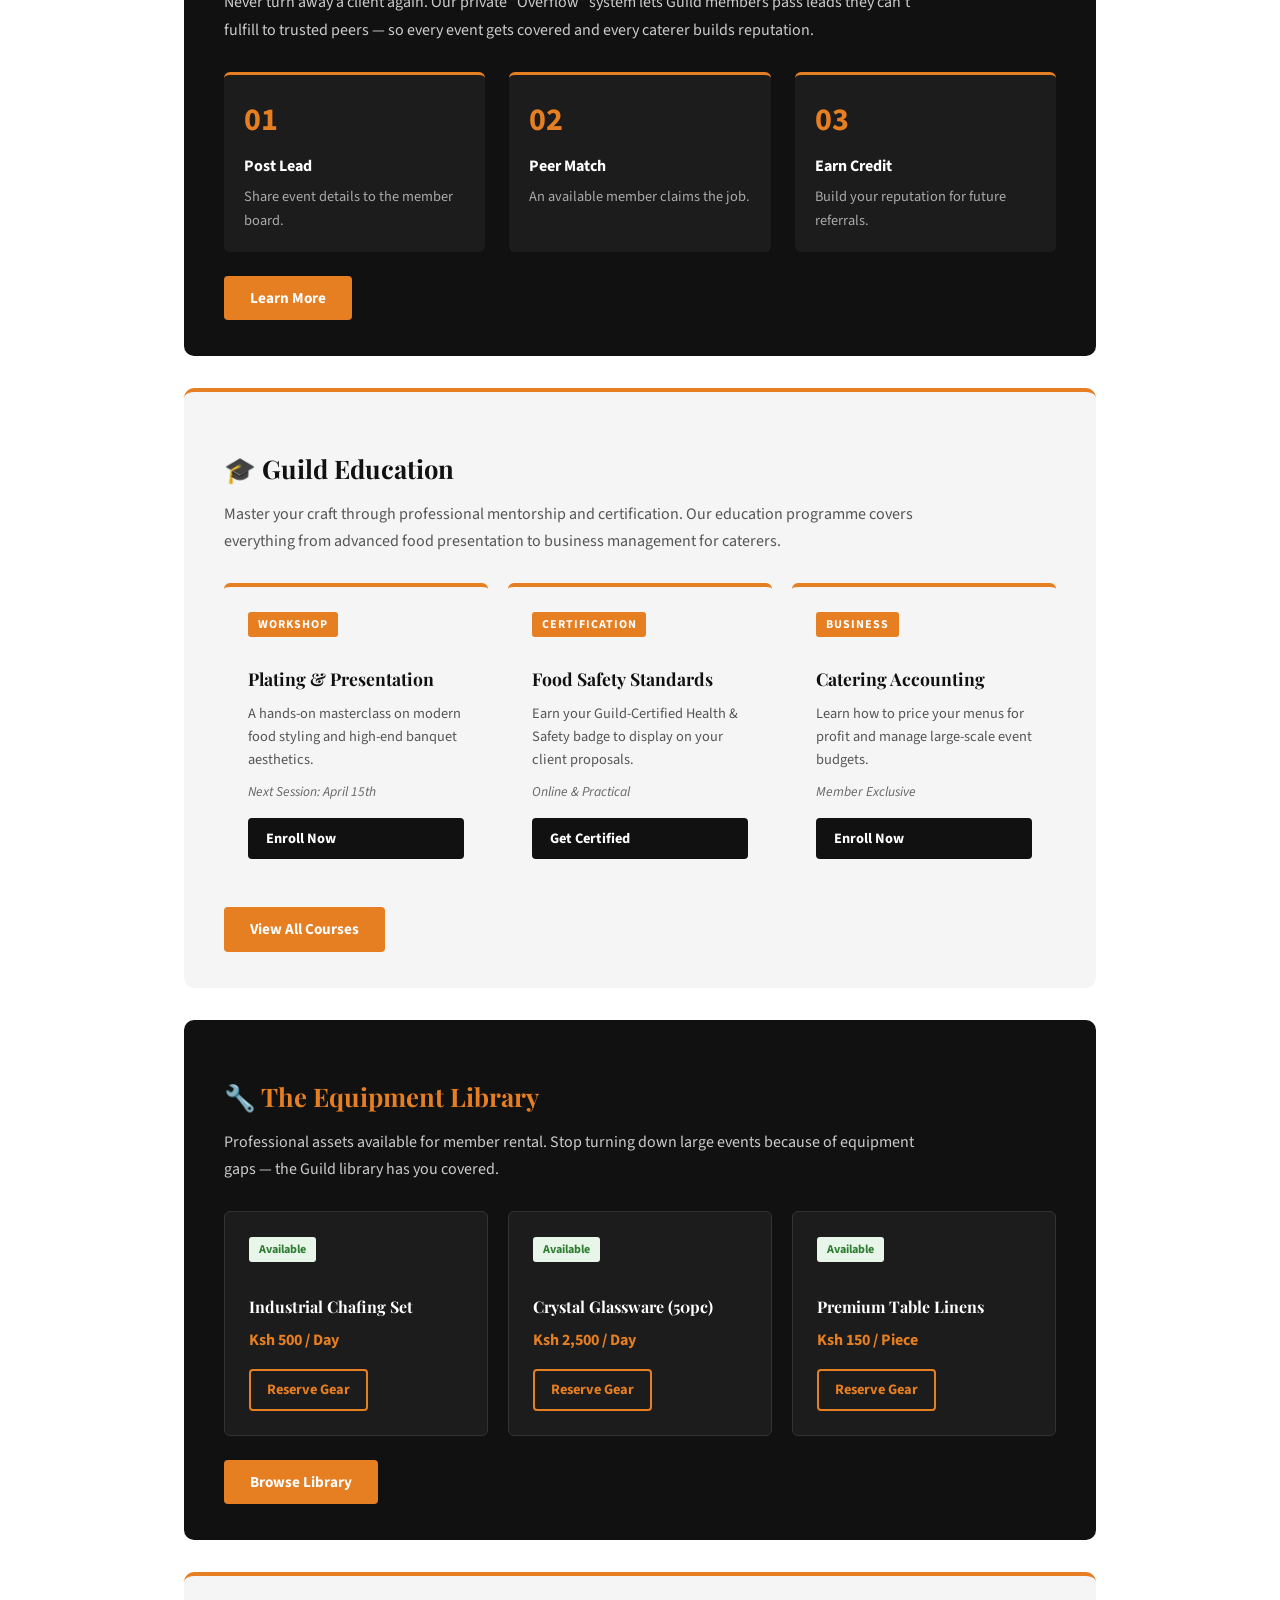
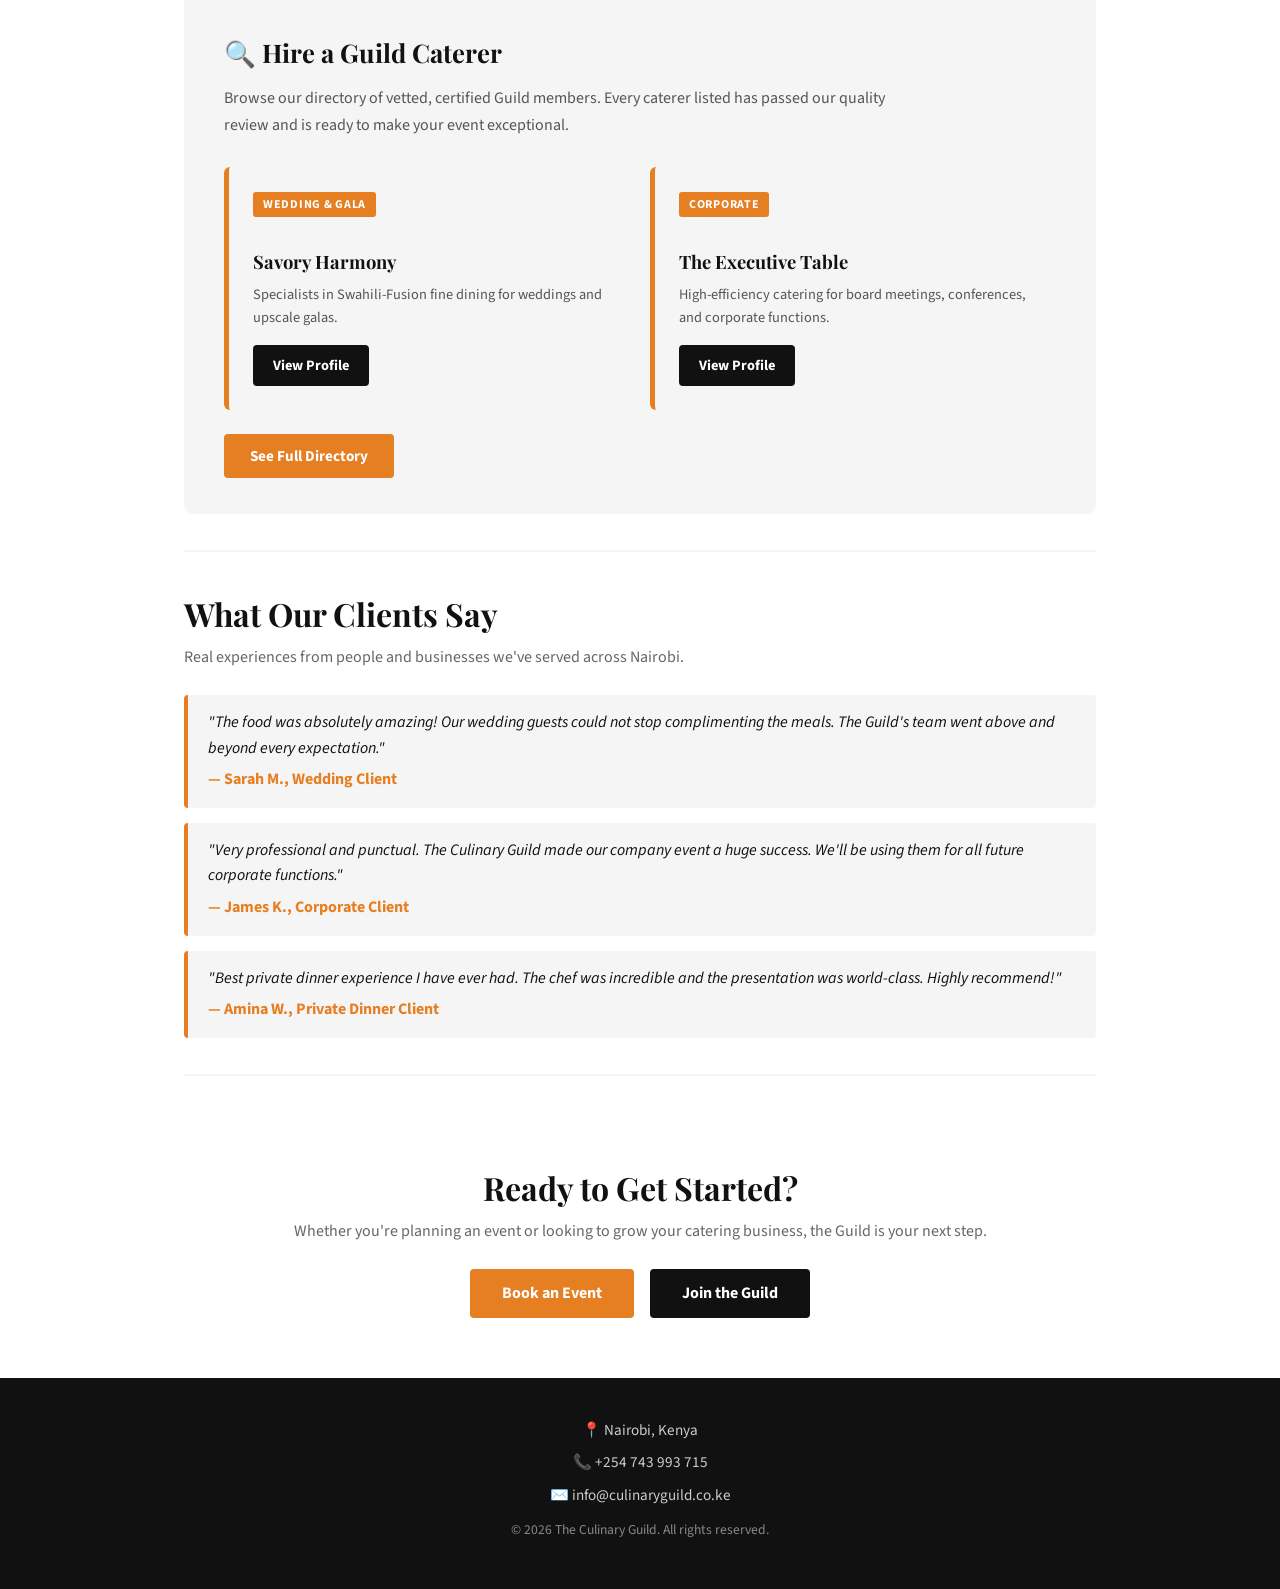
==== commit ffc606f9: "Culinary Guild website - home, services, about pages with styling" ====
--- a/index.html
+++ b/index.html
@@ -74,7 +74,68 @@
 
         <hr>
 
-        <!-- WHY CHOOSE US — matching services page values -->
+        <!-- ABOUT PREVIEW -->
+        <section class="about-preview">
+            <div class="about-preview-grid">
+
+                <div class="about-preview-text">
+                    <div class="section-header">
+                        <h2>About The Culinary Guild</h2>
+                        <p>Founded in 2026 by a group of passionate food professionals, the Culinary Guild was built to support the growing catering industry in Kenya.</p>
+                    </div>
+                    <p class="about-body">Our mission is to connect chefs, caterers, and food enthusiasts — giving every member the tools, training, and community they need to thrive. We believe in the power of food to bring people together, and we are committed to raising the standard of culinary excellence across the country.</p>
+
+                    <div class="about-values">
+                        <div class="about-value-item">
+                            <span class="value-icon">❤️</span>
+                            <div>
+                                <strong>Passion</strong>
+                                <p>Cooking should be enjoyable, rewarding, and shared.</p>
+                            </div>
+                        </div>
+                        <div class="about-value-item">
+                            <span class="value-icon">🌍</span>
+                            <div>
+                                <strong>Community</strong>
+                                <p>A welcoming space where food professionals connect and grow together.</p>
+                            </div>
+                        </div>
+                        <div class="about-value-item">
+                            <span class="value-icon">⭐</span>
+                            <div>
+                                <strong>Quality</strong>
+                                <p>High standards in every dish, every event, every interaction.</p>
+                            </div>
+                        </div>
+                    </div>
+
+                    <a href="about.html" class="about-preview-link">Read Our Full Story</a>
+                </div>
+
+                <div class="about-preview-cards">
+                    <div class="about-highlight-card dark">
+                        <span class="highlight-icon">📖</span>
+                        <h3>Our Story</h3>
+                        <p>Started by food lovers who saw a gap in how caterers collaborated and grew their businesses in Kenya.</p>
+                    </div>
+                    <div class="about-highlight-card orange">
+                        <span class="highlight-icon">🎯</span>
+                        <h3>Our Mission</h3>
+                        <p>To provide a platform for food professionals to connect, share expertise, and build sustainable catering businesses.</p>
+                    </div>
+                    <div class="about-highlight-card dark">
+                        <span class="highlight-icon">👥</span>
+                        <h3>Our Team</h3>
+                        <p>A diverse group of professional chefs, food educators, and business mentors — all united behind one goal.</p>
+                    </div>
+                </div>
+
+            </div>
+        </section>
+
+        <hr>
+
+        <!-- WHY CHOOSE US -->
         <section class="why-section">
             <div class="section-header">
                 <h2>Why Choose The Culinary Guild?</h2>
@@ -117,7 +178,7 @@
 
         <hr>
 
-        <!-- WHAT WE OFFER — matching services page exactly -->
+        <!-- WHAT WE OFFER -->
         <section class="offer-section">
             <div class="section-header">
                 <h2>What We Offer</h2>
@@ -289,9 +350,9 @@
     <!-- FOOTER -->
     <footer class="footer">
         <div class="footer-content">
-            <p>Nairobi, Kenya</p>
-            <p>+254 743 993 715</p>
-            <p>info@culinaryguild.co.ke</p>
+            <p>📍 Nairobi, Kenya</p>
+            <p>📞 +254 743 993 715</p>
+            <p>✉️ info@culinaryguild.co.ke</p>
             <p>&copy; 2026 The Culinary Guild. All rights reserved.</p>
         </div>
     </footer>
--- a/style.css
+++ b/style.css
@@ -1,4 +1,4 @@
-/* ── GLOBAL RESET ── */
+/* ── GLOBAL RESET ── */
 * {
     margin: 0;
     padding: 0;
@@ -23,7 +23,10 @@
     line-height: 1.6;
 }
 
-/* ── NAVBAR ── */
+/* ══════════════════════════════════════════
+   NAVBAR
+══════════════════════════════════════════ */
+
 .navbar {
     background-color: var(--black);
     padding: 15px 40px;
@@ -66,7 +69,10 @@
     border-bottom: 2px solid var(--orange);
 }
 
-/* ── HERO ── */
+/* ══════════════════════════════════════════
+   HERO
+══════════════════════════════════════════ */
+
 .hero {
     position: relative;
     width: 100%;
@@ -138,14 +144,16 @@
     background-color: var(--dark-orange);
 }
 
-/* ── MAIN ── */
+/* ══════════════════════════════════════════
+   MAIN & TYPOGRAPHY
+══════════════════════════════════════════ */
+
 main {
     max-width: 960px;
     margin: 50px auto;
     padding: 0 24px;
 }
 
-/* ── SECTION HEADER ── */
 .section-header {
     margin-bottom: 24px;
 }
@@ -192,7 +200,6 @@
     font-size: 1rem;
 }
 
-/* ── LINKS / BUTTONS ── */
 main > a,
 main .section-header + a {
     display: inline-block;
@@ -209,6 +216,17 @@
 main > a:hover,
 main .section-header + a:hover {
     background-color: var(--dark-orange);
+}
+
+/* ══════════════════════════════════════════
+   SHARED COMPONENTS
+══════════════════════════════════════════ */
+
+/* ── HR ── */
+hr {
+    border: none;
+    border-top: 2px solid var(--light-gray);
+    margin: 36px 0;
 }
 
 /* ── CARDS ── */
@@ -275,14 +293,77 @@
     padding: 0;
 }
 
-/* ── HR ── */
-hr {
-    border: none;
-    border-top: 2px solid var(--light-gray);
-    margin: 36px 0;
-}
-
-/* ── FOOTER ── */
+/* ── BUTTONS ── */
+.btn-outline {
+    display: inline-block;
+    border: 2px solid var(--orange);
+    color: var(--orange);
+    padding: 7px 16px;
+    border-radius: 4px;
+    text-decoration: none;
+    font-size: 0.9rem;
+    font-weight: 700;
+    transition: background-color 0.2s, color 0.2s;
+}
+
+.btn-outline:hover {
+    background-color: var(--orange);
+    color: var(--white);
+}
+
+.btn-solid {
+    display: inline-block;
+    background-color: var(--black);
+    color: var(--white);
+    padding: 9px 20px;
+    border-radius: 4px;
+    text-decoration: none;
+    font-size: 0.9rem;
+    font-weight: 700;
+    transition: background-color 0.2s;
+}
+
+.btn-solid:hover {
+    background-color: var(--orange);
+}
+
+/* ── BADGE / TAG / PRICE ── */
+.badge {
+    display: inline-block;
+    background-color: #e8f5e9;
+    color: #2e7d32;
+    font-size: 0.75rem;
+    font-weight: 700;
+    padding: 3px 10px;
+    border-radius: 3px;
+    margin-bottom: 12px;
+}
+
+.tag {
+    display: inline-block;
+    background-color: var(--orange);
+    color: var(--white);
+    font-size: 0.75rem;
+    font-weight: 700;
+    letter-spacing: 0.06em;
+    text-transform: uppercase;
+    padding: 3px 10px;
+    border-radius: 3px;
+    margin-bottom: 10px;
+}
+
+.price {
+    display: block;
+    font-size: 1rem;
+    font-weight: 700;
+    color: var(--orange);
+    margin-bottom: 16px;
+}
+
+/* ══════════════════════════════════════════
+   FOOTER
+══════════════════════════════════════════ */
+
 .footer {
     background-color: var(--black);
     color: var(--white);
@@ -303,7 +384,304 @@
 }
 
 /* ══════════════════════════════════════════
-   SERVICES PAGE COMPONENTS
+   HOME PAGE
+══════════════════════════════════════════ */
+
+/* ── STATS ROW ── */
+.intro-section .section-header p {
+    max-width: 680px;
+    font-size: 1.05rem;
+    line-height: 1.7;
+}
+
+.stats-row {
+    display: grid;
+    grid-template-columns: repeat(4, 1fr);
+    gap: 20px;
+    margin-top: 32px;
+}
+
+.stat-box {
+    background-color: var(--black);
+    border-top: 4px solid var(--orange);
+    border-radius: 6px;
+    padding: 24px 16px;
+    text-align: center;
+}
+
+.stat-num {
+    display: block;
+    font-family: 'Playfair Display', Georgia, serif;
+    font-size: 2.4rem;
+    color: var(--orange);
+    margin-bottom: 6px;
+}
+
+.stat-label {
+    display: block;
+    font-size: 0.9rem;
+    color: #cccccc;
+    text-transform: uppercase;
+    letter-spacing: 0.05em;
+}
+
+/* ── ABOUT PREVIEW ── */
+.about-preview-grid {
+    display: grid;
+    grid-template-columns: 1fr 1fr;
+    gap: 40px;
+    align-items: start;
+}
+
+.about-preview-text .section-header {
+    margin-bottom: 16px;
+}
+
+.about-body {
+    font-size: 1rem;
+    color: #444;
+    line-height: 1.75;
+    margin-bottom: 28px;
+}
+
+.about-values {
+    display: flex;
+    flex-direction: column;
+    gap: 16px;
+    margin-bottom: 28px;
+}
+
+.about-value-item {
+    display: flex;
+    align-items: flex-start;
+    gap: 14px;
+}
+
+.value-icon {
+    font-size: 1.4rem;
+    flex-shrink: 0;
+    margin-top: 2px;
+}
+
+.about-value-item strong {
+    display: block;
+    font-size: 1rem;
+    color: var(--black);
+    margin-bottom: 2px;
+}
+
+.about-value-item p {
+    font-size: 0.9rem;
+    color: var(--mid-gray);
+    margin: 0;
+}
+
+.about-preview-link {
+    display: inline-block;
+    background-color: var(--orange);
+    color: var(--white);
+    padding: 10px 26px;
+    border-radius: 4px;
+    text-decoration: none;
+    font-weight: 700;
+    font-size: 0.95rem;
+    transition: background-color 0.2s;
+}
+
+.about-preview-link:hover {
+    background-color: var(--dark-orange);
+}
+
+.about-preview-cards {
+    display: flex;
+    flex-direction: column;
+    gap: 16px;
+}
+
+.about-highlight-card {
+    border-radius: 8px;
+    padding: 22px 24px;
+    display: flex;
+    gap: 16px;
+    align-items: flex-start;
+}
+
+.about-highlight-card.dark {
+    background-color: var(--black);
+}
+
+.about-highlight-card.dark h3 { color: var(--orange); }
+.about-highlight-card.dark p  { color: #bbbbbb; }
+
+.about-highlight-card.orange {
+    background-color: var(--orange);
+}
+
+.about-highlight-card.orange h3 { color: var(--white); }
+.about-highlight-card.orange p  { color: rgba(255,255,255,0.85); }
+
+.highlight-icon {
+    font-size: 1.6rem;
+    flex-shrink: 0;
+    margin-top: 2px;
+}
+
+.about-highlight-card h3 {
+    font-size: 1rem;
+    font-weight: 700;
+    margin-bottom: 6px;
+}
+
+.about-highlight-card p {
+    font-size: 0.9rem;
+    margin: 0;
+    line-height: 1.55;
+}
+
+/* ── WHY CHOOSE US ── */
+.why-grid {
+    display: grid;
+    grid-template-columns: repeat(3, 1fr);
+    gap: 20px;
+    margin-top: 28px;
+}
+
+.why-card {
+    background-color: var(--light-gray);
+    border-top: 4px solid var(--orange);
+    border-radius: 6px;
+    padding: 24px;
+}
+
+.why-icon {
+    font-size: 1.8rem;
+    display: block;
+    margin-bottom: 12px;
+}
+
+.why-card h3 {
+    font-size: 1.05rem;
+    font-weight: 700;
+    color: var(--black);
+    margin-bottom: 10px;
+}
+
+.why-card p {
+    font-size: 0.95rem;
+    color: #555;
+    line-height: 1.6;
+    margin: 0;
+}
+
+/* ── OFFER BLOCKS ── */
+.offer-section {
+    display: flex;
+    flex-direction: column;
+    gap: 32px;
+}
+
+.offer-block {
+    border-radius: 10px;
+    padding: 36px 40px;
+}
+
+.offer-block.dark {
+    background-color: var(--black);
+}
+
+.offer-block.dark .offer-text h3  { color: var(--orange); }
+.offer-block.dark .offer-text > p { color: #cccccc; }
+
+.offer-block.light {
+    background-color: var(--light-gray);
+    border-top: 4px solid var(--orange);
+}
+
+.offer-block.light .offer-text h3  { color: var(--black); }
+.offer-block.light .offer-text > p { color: #555; }
+
+.offer-text h3 {
+    font-family: 'Playfair Display', Georgia, serif;
+    font-size: 1.6rem;
+    margin-bottom: 12px;
+}
+
+.offer-text > p {
+    font-size: 1rem;
+    margin-bottom: 28px;
+    max-width: 700px;
+    line-height: 1.7;
+}
+
+.offer-link {
+    display: inline-block;
+    margin-top: 24px;
+    background-color: var(--orange);
+    color: var(--white);
+    padding: 10px 26px;
+    border-radius: 4px;
+    text-decoration: none;
+    font-weight: 700;
+    font-size: 0.95rem;
+    transition: background-color 0.2s;
+}
+
+.offer-link:hover {
+    background-color: var(--dark-orange);
+}
+
+/* Dark block overrides for nested item cards */
+.offer-block.dark .item-card {
+    background-color: #1c1c1c;
+    border-color: #333;
+}
+
+.offer-block.dark .item-card h3 { color: var(--white); }
+
+/* ── CTA ── */
+.cta-section {
+    text-align: center;
+    padding: 20px 0 10px;
+}
+
+.cta-buttons {
+    display: flex;
+    gap: 16px;
+    justify-content: center;
+    margin-top: 20px;
+    flex-wrap: wrap;
+}
+
+.cta-primary {
+    display: inline-block;
+    background-color: var(--orange);
+    color: var(--white);
+    padding: 12px 32px;
+    border-radius: 4px;
+    text-decoration: none;
+    font-weight: 700;
+    font-size: 1rem;
+    transition: background-color 0.2s;
+}
+
+.cta-primary:hover { background-color: var(--dark-orange); }
+
+.cta-secondary {
+    display: inline-block;
+    background-color: var(--black);
+    color: var(--white);
+    padding: 12px 32px;
+    border-radius: 4px;
+    text-decoration: none;
+    font-weight: 700;
+    font-size: 1rem;
+    transition: background-color 0.2s;
+}
+
+.cta-secondary:hover { background-color: #333; }
+
+/* ══════════════════════════════════════════
+   SERVICES PAGE
 ══════════════════════════════════════════ */
 
 .services-page {
@@ -312,7 +690,6 @@
     padding: 0 24px;
 }
 
-/* Section header inside services page */
 .services-page .section-header h2 {
     font-family: 'Playfair Display', Georgia, serif;
     font-size: 1.8rem;
@@ -320,17 +697,14 @@
     margin-bottom: 6px;
 }
 
-/* ── PAGE HEADER ── */
 .services-page > header.section-header {
     text-align: center;
     margin-bottom: 48px;
 }
 
-.services-page > header.section-header h1 {
-    font-size: 2.4rem;
-}
-
-/* ── LEAD SHARING ── */
+.services-page > header.section-header h1 { font-size: 2.4rem; }
+
+/* ── Lead Sharing ── */
 .lead-sharing-container {
     background-color: var(--black);
     border-radius: 10px;
@@ -384,10 +758,8 @@
     margin: 0;
 }
 
-/* ── EDUCATION ── */
-.education-section {
-    margin-bottom: 48px;
-}
+/* ── Education ── */
+.education-section { margin-bottom: 48px; }
 
 .education-grid {
     display: grid;
@@ -395,6 +767,8 @@
     gap: 20px;
     margin-top: 24px;
 }
+
+.home-edu-grid { grid-template-columns: repeat(3, 1fr); }
 
 .edu-card {
     background-color: var(--light-gray);
@@ -451,14 +825,10 @@
     transition: background-color 0.2s;
 }
 
-.edu-link:hover {
-    background-color: var(--orange);
-}
-
-/* ── EQUIPMENT LIBRARY ── */
-.library-section {
-    margin-bottom: 48px;
-}
+.edu-link:hover { background-color: var(--orange); }
+
+/* ── Equipment Library ── */
+.library-section { margin-bottom: 48px; }
 
 .inventory-grid {
     display: grid;
@@ -472,18 +842,6 @@
     border: 1px solid #e0e0e0;
     border-radius: 6px;
     padding: 24px;
-    position: relative;
-}
-
-.badge {
-    display: inline-block;
-    background-color: #e8f5e9;
-    color: #2e7d32;
-    font-size: 0.75rem;
-    font-weight: 700;
-    padding: 3px 10px;
-    border-radius: 3px;
-    margin-bottom: 12px;
 }
 
 .item-card h3 {
@@ -492,35 +850,8 @@
     margin-bottom: 8px;
 }
 
-.price {
-    display: block;
-    font-size: 1rem;
-    font-weight: 700;
-    color: var(--orange);
-    margin-bottom: 16px;
-}
-
-.btn-outline {
-    display: inline-block;
-    border: 2px solid var(--orange);
-    color: var(--orange);
-    padding: 7px 16px;
-    border-radius: 4px;
-    text-decoration: none;
-    font-size: 0.9rem;
-    font-weight: 700;
-    transition: background-color 0.2s, color 0.2s;
-}
-
-.btn-outline:hover {
-    background-color: var(--orange);
-    color: var(--white);
-}
-
-/* ── CATERER DIRECTORY ── */
-.directory-section {
-    margin-bottom: 48px;
-}
+/* ── Caterer Directory ── */
+.directory-section { margin-bottom: 48px; }
 
 .caterer-grid {
     display: grid;
@@ -536,19 +867,6 @@
     padding: 24px;
 }
 
-.tag {
-    display: inline-block;
-    background-color: var(--orange);
-    color: var(--white);
-    font-size: 0.75rem;
-    font-weight: 700;
-    letter-spacing: 0.06em;
-    text-transform: uppercase;
-    padding: 3px 10px;
-    border-radius: 3px;
-    margin-bottom: 10px;
-}
-
 .card-info h3 {
     font-size: 1.15rem;
     color: var(--black);
@@ -561,25 +879,80 @@
     margin-bottom: 16px;
 }
 
-.btn-solid {
-    display: inline-block;
+/* ══════════════════════════════════════════
+   CONTACT PAGE
+══════════════════════════════════════════ */
+
+.contact-page {
+    max-width: 960px;
+    margin: 50px auto;
+    padding: 0 24px;
+}
+
+.contact-hero {
     background-color: var(--black);
     color: var(--white);
-    padding: 9px 20px;
-    border-radius: 4px;
-    text-decoration: none;
-    font-size: 0.9rem;
-    font-weight: 700;
-    transition: background-color 0.2s;
-}
-
-.btn-solid:hover {
-    background-color: var(--orange);
-}
+    border-radius: 10px;
+    padding: 40px;
+    margin-bottom: 32px;
+}
+
+.contact-hero h1 {
+    font-family: 'Playfair Display', Georgia, serif;
+    color: var(--orange);
+    font-size: 2.4rem;
+    margin-bottom: 14px;
+}
+
+.contact-hero p {
+    color: #dddddd;
+    max-width: 760px;
+    margin: 0;
+    font-size: 1rem;
+}
+
+.contact-summary {
+    display: grid;
+    grid-template-columns: repeat(2, 1fr);
+    gap: 24px;
+}
+
+.contact-card {
+    background-color: var(--white);
+    border: 1px solid #e6e6e6;
+    border-top: 4px solid var(--orange);
+    border-radius: 8px;
+    padding: 28px;
+}
+
+.contact-card h2 {
+    margin-top: 0;
+    margin-bottom: 12px;
+    color: var(--orange);
+}
+
+.contact-card p {
+    margin-bottom: 10px;
+    color: var(--black);
+}
+
+.contact-details p:last-child { margin-bottom: 0; }
 
 /* ══════════════════════════════════════════
    RESPONSIVE
 ══════════════════════════════════════════ */
+
+@media (max-width: 768px) {
+    .stats-row      { grid-template-columns: repeat(2, 1fr); }
+    .why-grid       { grid-template-columns: repeat(2, 1fr); }
+    .home-edu-grid  { grid-template-columns: 1fr; }
+    .offer-block    { padding: 24px 20px; }
+
+    .about-preview-grid {
+        grid-template-columns: 1fr;
+        gap: 28px;
+    }
+}
 
 @media (max-width: 600px) {
     .navbar {
@@ -595,347 +968,27 @@
         align-items: center;
     }
 
-    .hero {
-        height: 100vh;
-    }
-
-    .slide img {
-        height: 100vh;
-    }
+    .slide img    { height: 100vh; }
 
     .hero-text {
         padding: 20px 24px;
         width: 90%;
     }
 
-    .hero-text h1 {
-        font-size: 1.4rem;
-    }
-
+    .hero-text h1 { font-size: 1.4rem; }
+
+    .section-header h1,
+    .section-header h2 { font-size: 1.5rem; }
+
+    .stats-row,
+    .why-grid,
     .cards,
     .process-steps,
     .education-grid,
     .inventory-grid,
-    .caterer-grid {
-        grid-template-columns: 1fr;
-    }
-
-    .section-header h1,
-    .section-header h2 {
-        font-size: 1.5rem;
-    }
-}
-
-/* ══════════════════════════════════════════
-   HOME PAGE COMPONENTS
-══════════════════════════════════════════ */
-
-/* ── INTRO / STATS ── */
-.intro-section {
-    margin-bottom: 10px;
-}
-
-.intro-section .section-header p {
-    max-width: 680px;
-    font-size: 1.05rem;
-    line-height: 1.7;
-}
-
-.stats-row {
-    display: grid;
-    grid-template-columns: repeat(4, 1fr);
-    gap: 20px;
-    margin-top: 32px;
-}
-
-.stat-box {
-    background-color: var(--black);
-    border-top: 4px solid var(--orange);
-    border-radius: 6px;
-    padding: 24px 16px;
-    text-align: center;
-}
-
-.stat-num {
-    display: block;
-    font-family: 'Playfair Display', Georgia, serif;
-    font-size: 2.4rem;
-    color: var(--orange);
-    margin-bottom: 6px;
-}
-
-.stat-label {
-    display: block;
-    font-size: 0.9rem;
-    color: #cccccc;
-    text-transform: uppercase;
-    letter-spacing: 0.05em;
-}
-
-/* ── WHY SECTION ── */
-.why-section {
-    margin-bottom: 10px;
-}
-
-.why-grid {
-    display: grid;
-    grid-template-columns: repeat(3, 1fr);
-    gap: 20px;
-    margin-top: 28px;
-}
-
-.why-card {
-    background-color: var(--light-gray);
-    border-top: 4px solid var(--orange);
-    border-radius: 6px;
-    padding: 24px;
-}
-
-.why-icon {
-    font-size: 1.8rem;
-    display: block;
-    margin-bottom: 12px;
-}
-
-.why-card h3 {
-    font-size: 1.05rem;
-    font-weight: 700;
-    color: var(--black);
-    margin-bottom: 10px;
-}
-
-.why-card p {
-    font-size: 0.95rem;
-    color: #555;
-    line-height: 1.6;
-    margin: 0;
-}
-
-/* ── OFFER BLOCKS ── */
-.offer-section {
-    display: flex;
-    flex-direction: column;
-    gap: 32px;
-}
-
-.offer-block {
-    border-radius: 10px;
-    padding: 36px 40px;
-}
-
-.offer-block.dark {
-    background-color: var(--black);
-}
-
-.offer-block.dark .offer-text h3 {
-    color: var(--orange);
-}
-
-.offer-block.dark .offer-text > p {
-    color: #cccccc;
-}
-
-.offer-block.light {
-    background-color: var(--light-gray);
-    border-top: 4px solid var(--orange);
-}
-
-.offer-block.light .offer-text h3 {
-    color: var(--black);
-}
-
-.offer-block.light .offer-text > p {
-    color: #555;
-}
-
-.offer-text h3 {
-    font-family: 'Playfair Display', Georgia, serif;
-    font-size: 1.6rem;
-    margin-bottom: 12px;
-}
-
-.offer-text > p {
-    font-size: 1rem;
-    margin-bottom: 28px;
-    max-width: 700px;
-    line-height: 1.7;
-}
-
-.offer-link {
-    display: inline-block;
-    margin-top: 24px;
-    background-color: var(--orange);
-    color: var(--white);
-    padding: 10px 26px;
-    border-radius: 4px;
-    text-decoration: none;
-    font-weight: 700;
-    font-size: 0.95rem;
-    transition: background-color 0.2s;
-}
-
-.offer-link:hover {
-    background-color: var(--dark-orange);
-}
-
-/* Dark block overrides for nested light cards */
-.offer-block.dark .item-card {
-    background-color: #1c1c1c;
-    border-color: #333;
-}
-
-.offer-block.dark .item-card h3 {
-    color: var(--white);
-}
-
-/* Home page education grid — 3 columns inside offer block */
-.home-edu-grid {
-    grid-template-columns: repeat(3, 1fr);
-}
-
-/* ── CTA SECTION ── */
-.cta-section {
-    text-align: center;
-    padding: 20px 0 10px;
-}
-
-.cta-buttons {
-    display: flex;
-    gap: 16px;
-    justify-content: center;
-    margin-top: 20px;
-    flex-wrap: wrap;
-}
-
-.cta-primary {
-    display: inline-block;
-    background-color: var(--orange);
-    color: var(--white);
-    padding: 12px 32px;
-    border-radius: 4px;
-    text-decoration: none;
-    font-weight: 700;
-    font-size: 1rem;
-    transition: background-color 0.2s;
-}
-
-.cta-primary:hover {
-    background-color: var(--dark-orange);
-}
-
-.cta-secondary {
-    display: inline-block;
-    background-color: var(--black);
-    color: var(--white);
-    padding: 12px 32px;
-    border-radius: 4px;
-    text-decoration: none;
-    font-weight: 700;
-    font-size: 1rem;
-    transition: background-color 0.2s;
-}
-
-.cta-secondary:hover {
-    background-color: #333;
-}
-
-/* ── RESPONSIVE HOME ── */
-@media (max-width: 768px) {
-    .stats-row {
-        grid-template-columns: repeat(2, 1fr);
-    }
-
-    .why-grid {
-        grid-template-columns: repeat(2, 1fr);
-    }
-
-    .home-edu-grid {
-        grid-template-columns: 1fr;
-    }
-
-    .offer-block {
-        padding: 24px 20px;
-    }
-}
-
-@media (max-width: 600px) {
-    .stats-row,
-    .why-grid {
-        grid-template-columns: 1fr;
-    }
-}
-
-/* ══════════════════════════════════════════
-   CONTACT PAGE COMPONENTS
-══════════════════════════════════════════ */
-
-.contact-page {
-    max-width: 960px;
-    margin: 50px auto;
-    padding: 0 24px;
-}
-
-.contact-hero {
-    background-color: var(--black);
-    color: var(--white);
-    border-radius: 10px;
-    padding: 40px;
-    margin-bottom: 32px;
-}
-
-.contact-hero h1 {
-    font-family: 'Playfair Display', Georgia, serif;
-    color: var(--orange);
-    font-size: 2.4rem;
-    margin-bottom: 14px;
-}
-
-.contact-hero p {
-    color: #dddddd;
-    max-width: 760px;
-    margin: 0;
-    font-size: 1rem;
-}
-
-.contact-summary {
-    display: grid;
-    grid-template-columns: repeat(2, 1fr);
-    gap: 24px;
-}
-
-.contact-card {
-    background-color: var(--white);
-    border: 1px solid #e6e6e6;
-    border-top: 4px solid var(--orange);
-    border-radius: 8px;
-    padding: 28px;
-}
-
-.contact-card h2 {
-    margin-top: 0;
-    margin-bottom: 12px;
-    color: var(--orange);
-}
-
-.contact-card p {
-    margin-bottom: 10px;
-    color: var(--black);
-}
-
-.contact-details p:last-child {
-    margin-bottom: 0;
-}
-
-@media (max-width: 600px) {
-    .contact-hero {
-        padding: 28px 22px;
-    }
-
-    .contact-hero h1 {
-        font-size: 1.8rem;
-    }
-
-    .contact-summary {
-        grid-template-columns: 1fr;
-    }
-}
+    .caterer-grid,
+    .contact-summary { grid-template-columns: 1fr; }
+
+    .contact-hero { padding: 28px 22px; }
+    .contact-hero h1 { font-size: 1.8rem; }
+}
